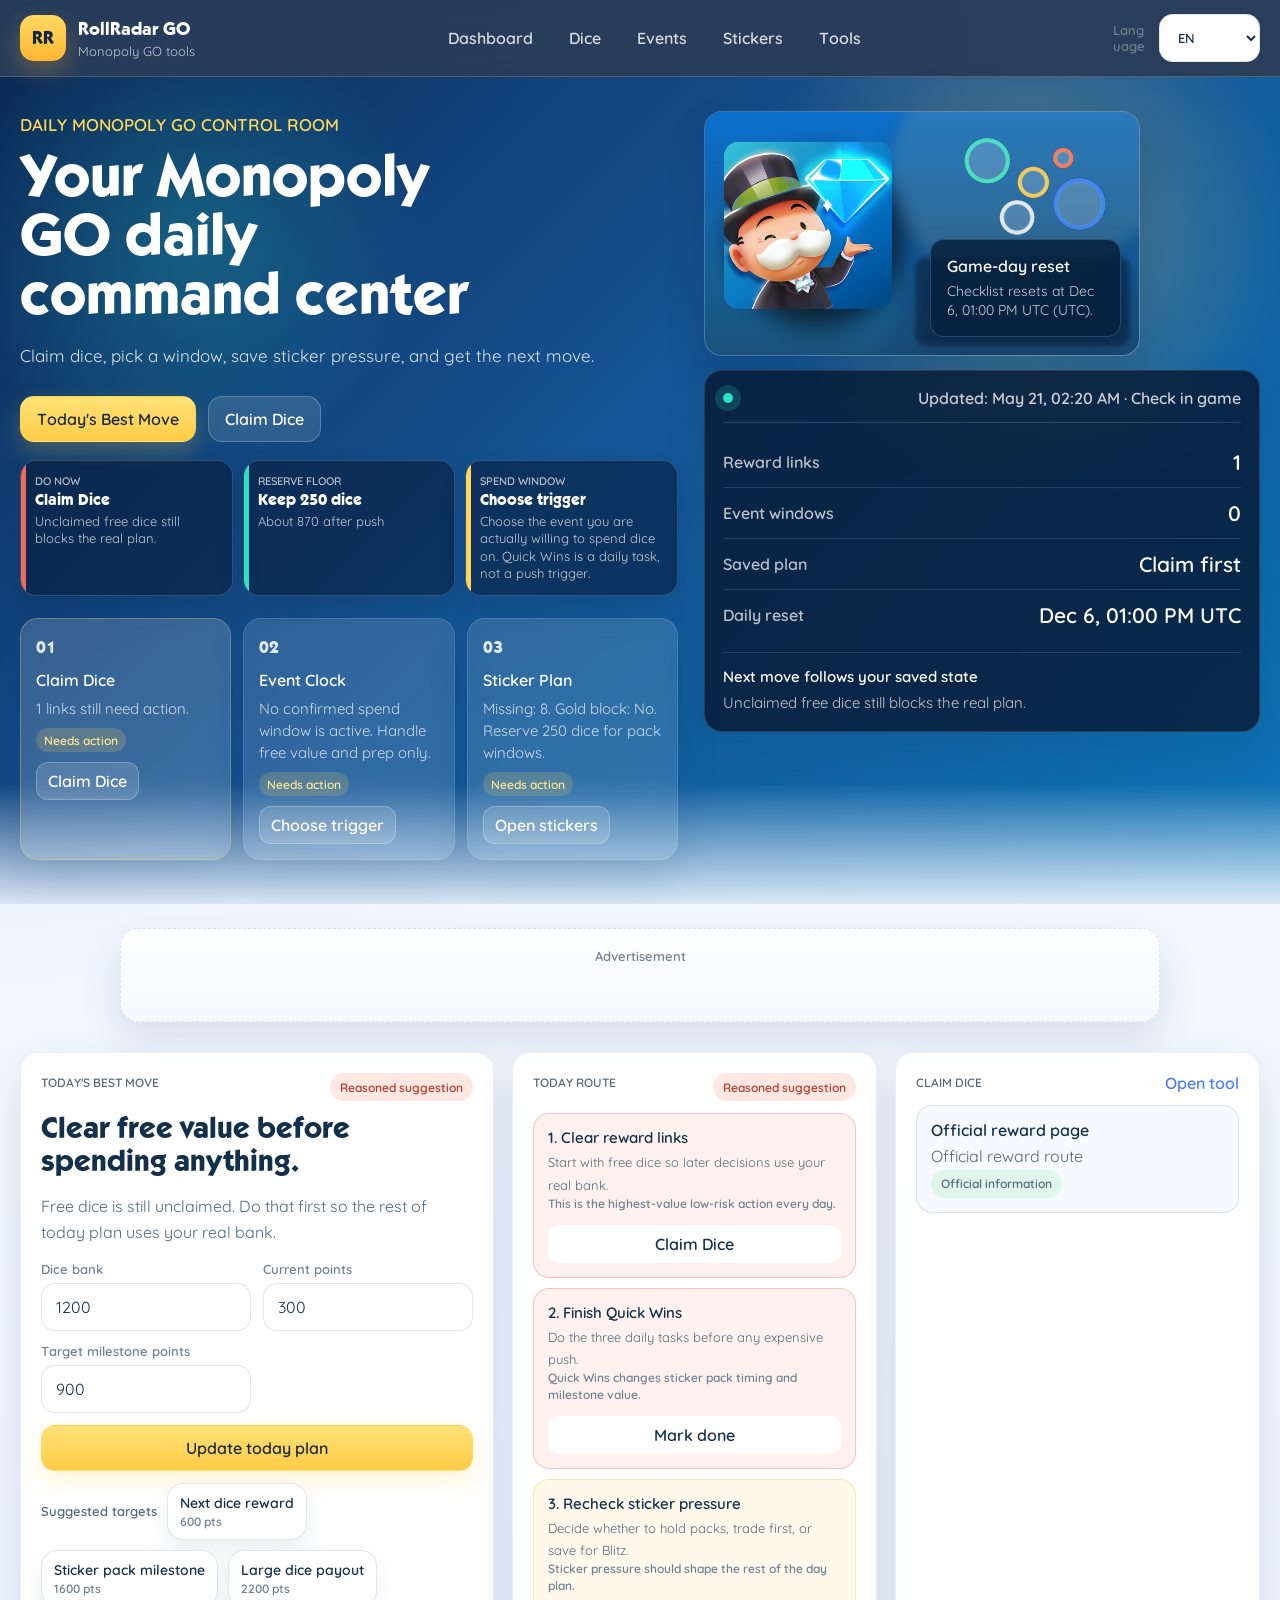
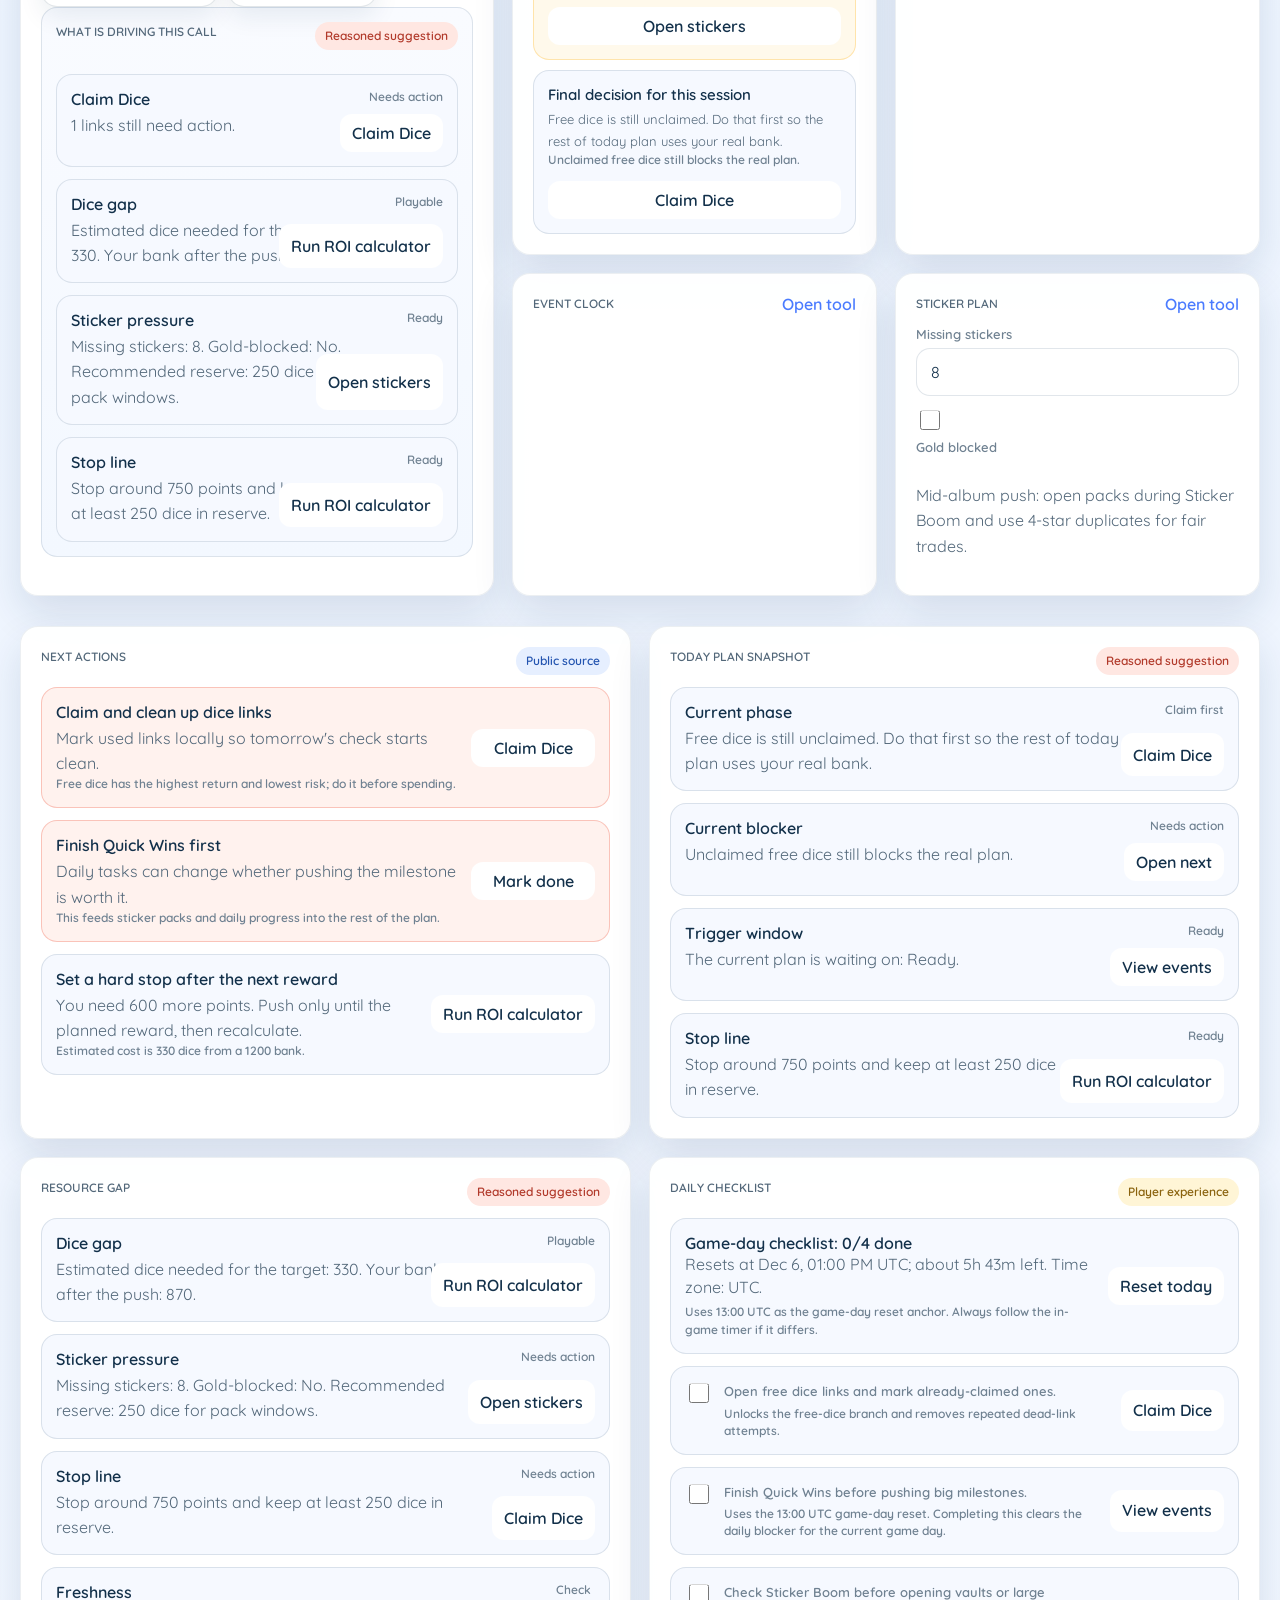
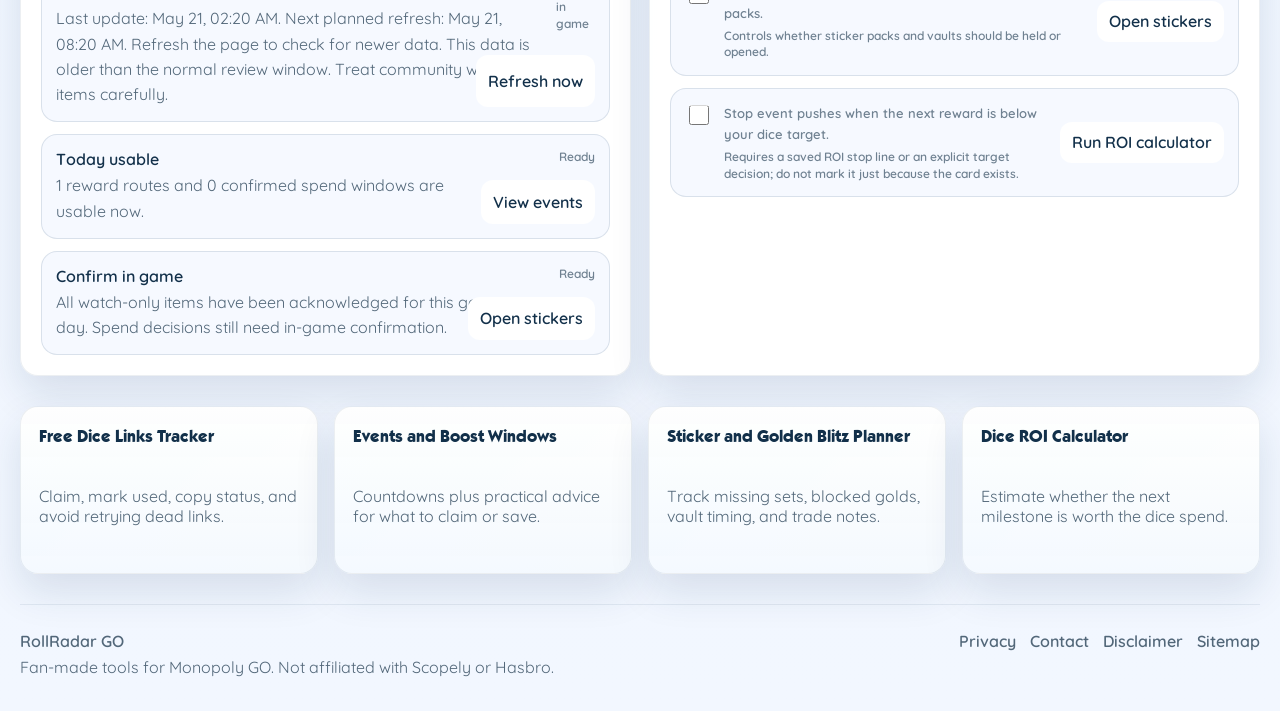
==== index.html @ 8048fdbe "首次上傳代碼 首次上傳代碼" ====
<!doctype html>
<html lang="en">
  <head>
    <meta charset="utf-8">
    <meta name="viewport" content="width=device-width, initial-scale=1">
    <title>RollRadar GO - Monopoly GO Free Dice, Events, Stickers, and ROI Tools</title>
    <meta name="description" content="A daily Monopoly GO command center for free dice links, event timing, sticker planning, Golden Blitz decisions, and dice ROI math.">
    <meta name="robots" content="index,follow">
    <link rel="canonical" href="https://rollradargo.com/">
    <meta property="og:type" content="website">
    <meta property="og:title" content="RollRadar GO - Monopoly GO Daily Tools">
    <meta property="og:description" content="Claim dice, plan events, track sticker moves, and decide when to stop or push.">
    <meta property="og:url" content="https://rollradargo.com/">
    <meta property="og:image" content="https://rollradargo.com/assets/og-cover.svg">
    <meta name="twitter:card" content="summary_large_image">
    <meta name="twitter:title" content="RollRadar GO">
    <meta name="twitter:description" content="Monopoly GO free dice, events, stickers, and ROI tools.">
    <meta name="theme-color" content="#102820">
    <link rel="icon" href="assets/favicon.svg" type="image/svg+xml">
    <link rel="stylesheet" href="assets/css/styles.css">
    <script src="assets/js/config.js"></script>
    <script async src="https://pagead2.googlesyndication.com/pagead/js/adsbygoogle.js?client=ca-pub-2456404542897668"
     crossorigin="anonymous"></script>
    <script src="assets/js/seed-data.js"></script>
    <script type="application/ld+json">
      {
        "@context": "https://schema.org",
        "@type": "WebApplication",
        "name": "RollRadar GO",
        "url": "https://rollradargo.com/",
        "applicationCategory": "GameApplication",
        "operatingSystem": "Any",
        "description": "Daily tools for Monopoly GO free dice links, events, stickers, and dice ROI planning.",
        "offers": { "@type": "Offer", "price": "0", "priceCurrency": "USD" },
        "publisher": { "@type": "Organization", "name": "RollRadar GO", "email": "cschat2026@gmail.com" }
      }
    </script>
  </head>
  <body>
    <a class="skip-link" href="#main">Skip to tools</a>
    <header class="site-header">
      <nav class="nav-shell" aria-label="Primary navigation">
        <a class="brand" href="index.html">
          <span class="brand-mark" aria-hidden="true">RR</span>
          <span>
            <strong data-i18n="siteName">RollRadar GO</strong>
            <small data-i18n="brandTagline">Monopoly GO tools</small>
          </span>
        </a>
        <div class="nav-links">
          <a href="#dashboard" data-i18n="navDashboard">Dashboard</a>
          <a href="pages/free-dice.html" data-i18n="navDice">Dice</a>
          <a href="pages/events.html" data-i18n="navEvents">Events</a>
          <a href="pages/stickers.html" data-i18n="navStickers">Stickers</a>
          <a href="pages/roi-calculator.html" data-i18n="navTools">Tools</a>
        </div>
        <label class="language-switch">
          <span data-i18n="language">Language</span>
          <select id="languageSelect" aria-label="Language">
            <option value="en">EN</option>
            <option value="zh-CN">简中</option>
            <option value="zh-TW">繁中</option>
          </select>
        </label>
      </nav>
    </header>

    <main id="main">
      <section class="hero-band">
        <div class="hero-shell">
          <div class="hero-copy">
            <p class="eyebrow" data-i18n="dailyControl">Daily Monopoly GO control room</p>
            <h1 data-i18n="heroTitle">Your Monopoly GO daily command center</h1>
            <p data-i18n="heroCopy">Check working reward links, decide whether to push an event, save sticker windows, and leave with a clear next move.</p>
            <div class="hero-actions">
              <a class="btn primary" href="#dashboard" data-i18n="todayPlan">Today's Best Move</a>
              <a class="btn ghost" href="pages/free-dice.html" data-i18n="claimDice">Claim Dice</a>
            </div>
            <div id="heroCommandStrip" class="command-strip" aria-label="Current plan status"></div>
            <div id="quickstartGuide" class="hero-guide" aria-label="Daily action guide"></div>
          </div>
          <div class="hero-visual">
            <div class="hero-image-card">
              <img src="assets/media/hero-station.png" alt="Monopoly GO dashboard visual" width="1600" height="900">
              <div class="hero-image-overlay" aria-label="Game-day reset summary">
                <strong data-i18n="heroOverlayTitle">Game-day reset</strong>
                <span id="heroResetSummary" data-i18n="heroOverlayCopy">Daily reminders reset with the Monopoly GO game day.</span>
              </div>
            </div>
            <div class="hero-panel" aria-label="Live station summary">
              <div class="status-row">
                <span class="pulse"></span>
                <span id="freshnessText" data-i18n="checking">Checking update status...</span>
              </div>
              <div class="hero-metric">
                <span data-i18n="rewardLinks">Reward links</span>
                <strong id="diceLinkCount">3</strong>
              </div>
              <div class="hero-metric">
                <span data-i18n="eventWindows">Event windows</span>
                <strong id="eventCount">4</strong>
              </div>
              <div class="hero-metric">
                <span data-i18n="savedPlan">Saved plan</span>
                <strong id="savedPlanStatus" data-i18n="ready">Ready</strong>
              </div>
              <div class="hero-metric">
                <span data-i18n="nextRefresh">Daily reset</span>
                <strong id="nextRefreshStatus">Checking...</strong>
              </div>
              <div class="hero-mini-note">
                <strong data-i18n="heroSetupWhy">Next move follows your saved state</strong>
                <span id="setupStatusRoi" data-i18n="heroSetupRoi">Claimed dice, the chosen spend window, sticker pressure, and ROI target all change the next recommendation.</span>
              </div>
            </div>
          </div>
        </div>
      </section>

      <section class="ad-slot ad-top" aria-label="Advertisement">
        <span data-i18n="adLabel">Advertisement</span>
        <ins class="adsbygoogle" data-ad-client="ca-pub-2456404542897668" data-ad-slot="1000000001"></ins>
      </section>

      <section id="dashboard" class="section-shell dashboard-grid">
        <article class="tool-card priority-card">
          <div class="card-head">
            <p class="eyebrow" data-i18n="todayPlan">Today's Best Move</p>
            <span class="source-pill source-inference" data-source-label="inference">Reasoned suggestion</span>
          </div>
          <h2 id="bestMoveTitle" data-i18n="planTitleEmpty">Set your dice and target to generate today plan.</h2>
          <p id="bestMoveCopy" data-i18n="planCopyEmpty">This station should tell you what to do now, what to wait for, and where to stop.</p>
          <div class="quick-form">
            <label>
              <span data-i18n="diceBank">Dice bank</span>
              <input id="homeDiceBank" inputmode="numeric" min="0" type="number" value="1200">
            </label>
            <label>
              <span data-i18n="currentPoints">Current points</span>
              <input id="homeCurrentPoints" inputmode="numeric" min="0" type="number" value="300">
            </label>
            <label>
              <span data-i18n="targetLevel">Target milestone points</span>
              <input id="homeTargetPoints" inputmode="numeric" min="0" type="number" value="900">
            </label>
            <button class="btn primary" id="saveHomePlan" type="button" data-i18n="updatePlan">Update today plan</button>
          </div>
          <div id="targetChips" class="chip-row" aria-label="Suggested targets"></div>
          <div class="workflow-panel">
            <div class="card-head">
              <p class="eyebrow" data-i18n="planDriversTitle">What is driving this call</p>
              <span class="source-pill source-inference" data-source-label="inference">Reasoned suggestion</span>
            </div>
            <div id="planDriversPanel" class="result-list"></div>
          </div>
        </article>

        <article class="tool-card compact today-route-card">
          <div class="card-head">
            <p class="eyebrow" data-i18n="todayRoute">Today route</p>
            <span class="source-pill source-inference" data-source-label="inference">Reasoned suggestion</span>
          </div>
          <div id="todayRoutePanel" class="action-feed"></div>
        </article>

        <article class="tool-card compact">
          <div class="card-head">
            <p class="eyebrow" data-i18n="claimDice">Claim Dice</p>
            <a href="pages/free-dice.html" data-i18n="openTool">Open tool</a>
          </div>
          <div id="dicePreview" class="stack-list">
            <div class="mini-item"><strong>Daily reward route</strong><span>Open on phone, verify in game, then mark handled.</span><div class="event-meta"><span class="source-pill source-public">Public source</span></div></div>
            <div class="mini-item"><strong>Community dice check</strong><span>Use before spending dice on events.</span><div class="event-meta"><span class="source-pill source-community">Player experience</span></div></div>
            <div class="mini-item"><strong>Official reward page</strong><span>Use when public links conflict.</span><div class="event-meta"><span class="source-pill source-official">Official information</span></div></div>
          </div>
        </article>

        <article class="tool-card compact">
          <div class="card-head">
            <p class="eyebrow" data-i18n="eventClock">Event Clock</p>
            <a href="pages/events.html" data-i18n="openTool">Open tool</a>
          </div>
          <div id="eventPreview" class="stack-list">
            <div class="mini-item"><strong>Quick Wins</strong><span>Finish daily tasks before big pushes.</span><div class="event-meta"><span class="source-pill source-official">Official information</span></div></div>
            <div class="mini-item"><strong>Puppet Party</strong><span>Choose a milestone target before spending.</span><div class="event-meta"><span class="source-pill source-public">Public source</span></div></div>
            <div class="mini-item"><strong>Peg-E Prize Drop</strong><span>Use tokens after checking the reward path.</span><div class="event-meta"><span class="source-pill source-public">Public source</span></div></div>
          </div>
        </article>

        <article class="tool-card compact">
          <div class="card-head">
            <p class="eyebrow" data-i18n="stickerPlan">Sticker Plan</p>
            <a href="pages/stickers.html" data-i18n="openTool">Open tool</a>
          </div>
          <div class="sticker-mini">
            <label>
              <span data-i18n="stickerMissing">Missing stickers</span>
              <input id="missingStickerCount" inputmode="numeric" min="0" type="number" value="8">
            </label>
            <label class="check-row">
              <input id="goldBlockedCheck" type="checkbox">
              <span data-i18n="goldBlocked">Gold blocked</span>
            </label>
            <p id="stickerAdvice" data-i18n="stickerMidAdvice">Save wild cards until Golden Blitz rumors settle.</p>
          </div>
        </article>

      </section>

      <section class="section-shell two-column">
        <article class="tool-card next-actions-card">
          <div class="card-head">
            <p class="eyebrow" data-i18n="nextActions">Next actions</p>
            <span class="source-pill source-public" data-source-label="public">Public source</span>
          </div>
          <div id="nextActions" class="action-feed"></div>
        </article>
        <article class="tool-card">
          <div class="card-head">
            <p class="eyebrow" data-i18n="planSnapshot">Today plan snapshot</p>
            <span class="source-pill source-inference" data-source-label="inference">Reasoned suggestion</span>
          </div>
          <div id="savedStatePanel" class="result-list"></div>
        </article>
        <article class="tool-card">
          <div class="card-head">
            <p class="eyebrow" data-i18n="resourceGap">Resource gap</p>
            <span class="source-pill source-inference" data-source-label="inference">Reasoned suggestion</span>
          </div>
          <div id="resourceGapPanel" class="result-list"></div>
        </article>
        <article class="tool-card">
          <div class="card-head">
            <p class="eyebrow" data-i18n="dailyChecklist">Daily Checklist</p>
            <span class="source-pill source-community" data-source-label="community">Player experience</span>
          </div>
          <div id="dailyResetPanel" class="daily-reset-panel"></div>
          <ul id="dailyChecklist" class="checklist"></ul>
        </article>
      </section>

      <section class="section-shell seo-grid">
        <a class="seo-tile" href="pages/free-dice.html">
          <strong data-i18n="seoDiceTitle">Free Dice Links Tracker</strong>
          <span data-i18n="seoDiceCopy">Claim, mark used, copy status, and avoid retrying dead links.</span>
        </a>
        <a class="seo-tile" href="pages/events.html">
          <strong data-i18n="seoEventsTitle">Events and Boost Windows</strong>
          <span data-i18n="seoEventsCopy">Countdowns plus practical advice for what to claim or save.</span>
        </a>
        <a class="seo-tile" href="pages/stickers.html">
          <strong data-i18n="seoStickersTitle">Sticker and Golden Blitz Planner</strong>
          <span data-i18n="seoStickersCopy">Track missing sets, blocked golds, vault timing, and trade notes.</span>
        </a>
        <a class="seo-tile" href="pages/roi-calculator.html">
          <strong data-i18n="seoRoiTitle">Dice ROI Calculator</strong>
          <span data-i18n="seoRoiCopy">Estimate whether the next milestone is worth the dice spend.</span>
        </a>
      </section>
    </main>

    <footer class="site-footer">
      <div>
        <strong>RollRadar GO</strong>
        <p data-i18n="fanMade">Fan-made tools for Monopoly GO. Not affiliated with Scopely or Hasbro.</p>
      </div>
      <nav aria-label="Footer">
        <a href="pages/privacy.html" data-i18n="privacy">Privacy</a>
        <a href="pages/contact.html" data-i18n="contact">Contact</a>
        <a href="pages/disclaimer.html" data-i18n="disclaimer">Disclaimer</a>
        <a href="sitemap.xml">Sitemap</a>
      </nav>
    </footer>
    <nav class="mobile-tabbar" aria-label="Mobile quick navigation">
      <a class="is-active" href="index.html#dashboard" data-i18n="navDashboard">Dashboard</a>
      <a href="pages/free-dice.html" data-i18n="navDice">Dice</a>
      <a href="pages/events.html" data-i18n="navEvents">Events</a>
      <a href="pages/stickers.html" data-i18n="navStickers">Stickers</a>
      <a href="pages/roi-calculator.html" data-i18n="roiTool">ROI</a>
    </nav>
    <script src="assets/js/app.js"></script>
  </body>
</html>
---- assets/css/styles.css ----
@font-face {
  font-family: "RollRadar Display";
  src: url("../fonts/kabel-bold.ttf") format("truetype");
  font-weight: 700;
  font-style: normal;
  font-display: swap;
}

@font-face {
  font-family: "RollRadar Sans";
  src: url("../fonts/quicksand-regular.ttf") format("truetype");
  font-weight: 400;
  font-style: normal;
  font-display: swap;
}

@font-face {
  font-family: "RollRadar Sans";
  src: url("../fonts/quicksand-semibold.ttf") format("truetype");
  font-weight: 700;
  font-style: normal;
  font-display: swap;
}

:root {
  --bg: #eef5ff;
  --bg-deep: #0a3163;
  --paper: #ffffff;
  --paper-soft: #f6f9ff;
  --surface: rgba(255, 255, 255, 0.92);
  --surface-strong: rgba(10, 49, 99, 0.88);
  --line: rgba(15, 51, 89, 0.12);
  --line-strong: rgba(15, 51, 89, 0.2);
  --ink: #12304a;
  --ink-soft: #526779;
  --ink-faint: #6f8191;
  --gold: #ffd759;
  --gold-deep: #d29b22;
  --teal: #2fe1c4;
  --blue: #4a7bff;
  --red: #ef6a58;
  --green: #38c987;
  --shadow-lg: 0 32px 70px rgba(15, 47, 91, 0.16);
  --shadow-md: 0 18px 40px rgba(15, 47, 91, 0.12);
  --shadow-sm: 0 10px 24px rgba(15, 47, 91, 0.08);
  color-scheme: light;
}

* {
  box-sizing: border-box;
}

html {
  scroll-behavior: smooth;
}

body {
  margin: 0;
  min-width: 320px;
  background:
    radial-gradient(circle at top left, rgba(92, 163, 255, 0.18), transparent 26%),
    linear-gradient(180deg, #f7fbff 0%, var(--bg) 42%, #f2f7ff 100%);
  color: var(--ink);
  font-family: "RollRadar Sans", Inter, ui-sans-serif, system-ui, -apple-system, BlinkMacSystemFont, "Segoe UI", sans-serif;
}

p,
span,
small,
strong,
h1,
h2,
h3,
a,
button,
label {
  overflow-wrap: anywhere;
  word-break: break-word;
  min-width: 0;
}

a {
  color: inherit;
  text-decoration: none;
}

button,
input,
select,
textarea {
  font: inherit;
}

button {
  cursor: pointer;
}

img {
  display: block;
  max-width: 100%;
}

.skip-link {
  position: absolute;
  left: 16px;
  top: -56px;
  z-index: 25;
  border-radius: 12px;
  background: var(--bg-deep);
  color: #fff;
  padding: 10px 14px;
}

.skip-link:focus {
  top: 14px;
}

.site-header {
  position: sticky;
  top: 0;
  z-index: 20;
  border-bottom: 1px solid rgba(255, 255, 255, 0.18);
  background: rgba(7, 31, 63, 0.86);
  backdrop-filter: blur(16px);
}

.nav-shell,
.section-shell,
.site-footer {
  width: min(1240px, calc(100% - 36px));
  margin: 0 auto;
}

.nav-shell {
  display: flex;
  align-items: center;
  gap: 18px;
  justify-content: space-between;
  padding: 14px 0;
}

.brand {
  display: inline-flex;
  align-items: center;
  gap: 12px;
  min-width: max-content;
  color: #fff;
}

.brand-mark {
  display: grid;
  width: 46px;
  height: 46px;
  place-items: center;
  border-radius: 14px;
  background: linear-gradient(180deg, #ffd85f 0%, #ffb734 100%);
  color: #112741;
  font-family: "RollRadar Display", sans-serif;
  font-size: 1.15rem;
  box-shadow: 0 10px 24px rgba(255, 183, 52, 0.28);
}

.brand strong {
  display: block;
  font-family: "RollRadar Display", sans-serif;
  font-size: 1.12rem;
}

.brand small {
  display: block;
  margin-top: 1px;
  color: rgba(255, 255, 255, 0.72);
  font-size: 0.8rem;
}

.nav-links {
  display: flex;
  align-items: center;
  gap: 8px;
  flex: 1;
  justify-content: center;
}

.nav-links a {
  border-radius: 999px;
  color: rgba(255, 255, 255, 0.82);
  font-weight: 700;
  padding: 10px 14px;
  transition: background-color 120ms ease, color 120ms ease, transform 120ms ease;
}

.nav-links a:hover,
.nav-links a:focus-visible,
.mobile-tabbar a.is-active {
  background: rgba(255, 255, 255, 0.12);
  color: #fff;
}

.language-switch {
  display: inline-flex;
  align-items: center;
  gap: 8px;
  color: rgba(255, 255, 255, 0.82);
  font-size: 0.82rem;
  font-weight: 700;
}

input,
select,
textarea {
  width: 100%;
  min-height: 48px;
  border: 1px solid var(--line);
  border-radius: 14px;
  background: #fff;
  color: var(--ink);
  padding: 12px 14px;
  box-shadow: inset 0 1px 0 rgba(255, 255, 255, 0.7);
}

input:focus-visible,
select:focus-visible,
textarea:focus-visible,
button:focus-visible,
a:focus-visible {
  outline: 3px solid rgba(74, 123, 255, 0.24);
  outline-offset: 2px;
}

.hero-band {
  position: relative;
  overflow: hidden;
  background:
    radial-gradient(circle at 80% 18%, rgba(255, 212, 91, 0.3), transparent 22%),
    radial-gradient(circle at 15% 20%, rgba(47, 225, 196, 0.22), transparent 18%),
    linear-gradient(135deg, #0b2b57 0%, #155393 45%, #0d74b6 100%);
  color: #fff;
}

.hero-band::after {
  content: "";
  position: absolute;
  inset: auto 0 0;
  height: 120px;
  background: linear-gradient(180deg, rgba(255, 255, 255, 0), rgba(240, 246, 255, 0.9));
  pointer-events: none;
}

.hero-shell {
  position: relative;
  z-index: 1;
  display: grid;
  grid-template-columns: minmax(0, 0.9fr) minmax(360px, 0.76fr);
  align-items: start;
  gap: 26px;
  width: min(1240px, calc(100% - 36px));
  margin: 0 auto;
  min-height: 560px;
  padding: 34px 0 44px;
}

.hero-copy h1,
.page-hero h1,
.tool-card h2 {
  font-family: "RollRadar Display", sans-serif;
  letter-spacing: 0;
}

.hero-copy h1 {
  max-width: 13ch;
  margin: 10px 0 16px;
  font-size: clamp(2.5rem, 4.7vw, 4.6rem);
  line-height: 0.98;
}

.hero-copy p {
  max-width: 640px;
  margin: 0;
  color: rgba(255, 255, 255, 0.86);
  font-size: 1.06rem;
  line-height: 1.65;
  overflow-wrap: anywhere;
  word-break: break-word;
}

.hero-actions {
  display: flex;
  flex-wrap: wrap;
  gap: 12px;
  margin-top: 26px;
}

.command-strip {
  display: grid;
  grid-template-columns: repeat(3, minmax(0, 1fr));
  gap: 10px;
  margin-top: 18px;
}

.command-pill {
  position: relative;
  min-width: 0;
  overflow: hidden;
  border: 1px solid rgba(255, 255, 255, 0.16);
  border-radius: 16px;
  padding: 13px 14px;
  background: rgba(7, 27, 55, 0.58);
  box-shadow: 0 14px 28px rgba(4, 20, 43, 0.12);
}

.command-pill::before {
  content: "";
  position: absolute;
  inset: 0 auto 0 0;
  width: 5px;
  background: var(--gold);
}

.command-pill small,
.command-pill strong,
.command-pill span {
  display: block;
  min-width: 0;
}

.command-pill small {
  color: rgba(255, 255, 255, 0.7);
  font-size: 0.68rem;
  font-weight: 700;
  text-transform: uppercase;
}

.command-pill strong {
  margin-top: 4px;
  color: #fff;
  font-family: "RollRadar Display", sans-serif;
  font-size: 1rem;
  line-height: 1.08;
}

.command-pill span {
  margin-top: 4px;
  color: rgba(255, 255, 255, 0.76);
  font-size: 0.8rem;
  line-height: 1.35;
}

.command-pill.tone-good::before {
  background: var(--teal);
}

.command-pill.tone-warn::before {
  background: var(--gold);
}

.command-pill.tone-hot::before {
  background: var(--red);
}

.btn {
  display: inline-flex;
  align-items: center;
  justify-content: center;
  min-height: 46px;
  border: 1px solid transparent;
  border-radius: 14px;
  background: #fff;
  color: var(--ink);
  font-weight: 700;
  padding: 10px 16px;
  transition: transform 120ms ease, box-shadow 120ms ease, background-color 120ms ease;
}

.btn:hover,
.btn:focus-visible {
  transform: translateY(-1px);
}

.btn.primary {
  background: linear-gradient(180deg, #ffe279 0%, #ffcc46 100%);
  box-shadow: 0 10px 24px rgba(255, 207, 72, 0.24);
  color: #1b2940;
}

.btn.ghost {
  border-color: rgba(255, 255, 255, 0.22);
  background: rgba(255, 255, 255, 0.12);
  color: #fff;
}

.hero-guide {
  display: grid;
  grid-template-columns: repeat(3, minmax(0, 1fr));
  gap: 12px;
  margin-top: 22px;
}

.guide-card,
.tool-card,
.hero-panel,
.seo-tile,
.page-hero,
.ad-slot {
  border: 1px solid rgba(255, 255, 255, 0.12);
  border-radius: 18px;
  box-shadow: var(--shadow-md);
}

.guide-card {
  display: grid;
  min-height: 156px;
  align-content: start;
  gap: 8px;
  padding: 15px;
  background: rgba(255, 255, 255, 0.12);
  backdrop-filter: blur(10px);
}

.guide-step {
  margin: 0;
  color: var(--gold);
  font-family: "RollRadar Display", sans-serif;
  font-size: 1.1rem;
}

.guide-card strong {
  display: block;
  margin-bottom: 0;
}

.guide-card span,
.hero-mini-note span {
  color: rgba(255, 255, 255, 0.76);
  font-size: 0.92rem;
  line-height: 1.5;
  overflow-wrap: anywhere;
  word-break: break-word;
}

.guide-card .mini-btn {
  align-self: end;
  justify-self: start;
  margin-top: 2px;
  border-color: rgba(255, 255, 255, 0.24);
  background: rgba(255, 255, 255, 0.14);
  color: #fff;
}

.guide-status {
  display: inline-flex;
  align-items: center;
  width: max-content;
  max-width: 100%;
  min-height: 24px;
  border-radius: 999px;
  padding: 3px 8px;
  background: rgba(255, 215, 89, 0.18);
  color: #ffe998;
  font-size: 0.72rem;
  font-weight: 700;
}

.guide-card.is-ready .guide-status {
  background: rgba(47, 225, 196, 0.18);
  color: #a8fff0;
}

.guide-card.is-urgent {
  border-color: rgba(255, 215, 89, 0.3);
  background: rgba(255, 255, 255, 0.16);
}

.hero-visual {
  display: grid;
  gap: 14px;
  min-width: 0;
  align-self: start;
}

.hero-image-card {
  position: relative;
  aspect-ratio: 16 / 9;
  max-height: 245px;
  overflow: hidden;
  border: 1px solid rgba(255, 255, 255, 0.18);
  border-radius: 18px;
  background: rgba(255, 255, 255, 0.06);
  box-shadow: 0 18px 38px rgba(4, 20, 43, 0.16);
}

.hero-image-card img {
  width: 100%;
  height: 100%;
  object-fit: cover;
  object-position: center;
}

.hero-image-overlay {
  position: absolute;
  right: 18px;
  bottom: 18px;
  display: grid;
  gap: 5px;
  width: min(44%, 360px);
  min-height: 96px;
  border: 1px solid rgba(138, 193, 255, 0.24);
  border-radius: 14px;
  padding: 16px;
  background: rgba(5, 31, 60, 0.84);
  color: #fff;
  box-shadow: 0 16px 32px rgba(4, 18, 38, 0.24);
}

.hero-image-overlay strong {
  font-size: 1rem;
}

.hero-image-overlay span {
  color: rgba(255, 255, 255, 0.78);
  font-size: 0.86rem;
  line-height: 1.42;
}

.hero-panel {
  padding: 17px 18px;
  background: rgba(7, 23, 47, 0.78);
  color: #fff;
  backdrop-filter: blur(14px);
}

.status-row,
.hero-metric,
.card-head,
.linked-item,
.action-item,
.dice-item,
.event-item {
  display: flex;
  justify-content: space-between;
  gap: 12px;
}

.status-row {
  align-items: center;
  border-bottom: 1px solid rgba(255, 255, 255, 0.14);
  padding-bottom: 14px;
  margin-bottom: 14px;
  color: rgba(255, 255, 255, 0.78);
  font-weight: 700;
}

.pulse {
  width: 10px;
  height: 10px;
  border-radius: 999px;
  background: var(--teal);
  box-shadow: 0 0 0 8px rgba(47, 225, 196, 0.18);
}

.hero-metric {
  align-items: center;
  padding: 12px 0;
}

.hero-metric + .hero-metric {
  border-top: 1px solid rgba(255, 255, 255, 0.12);
}

.hero-metric span {
  color: rgba(255, 255, 255, 0.72);
  font-weight: 700;
}

.hero-metric strong {
  font-size: 1.3rem;
}

.hero-mini-note {
  margin-top: 12px;
  border-top: 1px solid rgba(255, 255, 255, 0.12);
  padding-top: 14px;
}

.hero-mini-note strong {
  display: block;
  margin-bottom: 6px;
  font-size: 0.95rem;
}

.section-shell {
  margin: 30px auto;
}

.dashboard-grid {
  display: grid;
  grid-template-columns: minmax(0, 1.18fr) minmax(260px, 0.91fr) minmax(260px, 0.91fr);
  gap: 18px;
}

.tool-card {
  padding: 20px;
  background: rgba(255, 255, 255, 0.95);
  border-color: rgba(15, 51, 89, 0.08);
}

.priority-card {
  grid-row: span 2;
}

.tool-card h1,
.tool-card h2,
.tool-card h3 {
  margin: 8px 0 10px;
}

.tool-card h2 {
  font-size: clamp(1.28rem, 2.35vw, 1.95rem);
  line-height: 1.08;
}

.tool-card p,
.tool-card li,
.linked-item span,
.action-item span,
.mini-item span,
.dice-item span,
.event-item span,
.page-hero p,
.legal-copy p,
.legal-copy li {
  color: var(--ink-soft);
  line-height: 1.58;
}

.eyebrow {
  margin: 0;
  color: var(--red);
  font-size: 0.76rem;
  font-weight: 700;
  text-transform: uppercase;
}

.hero-band .eyebrow {
  color: var(--gold);
}

.card-head {
  align-items: flex-start;
  margin-bottom: 12px;
}

.card-head a {
  color: var(--blue);
  font-weight: 700;
}

.source-pill,
.tag {
  display: inline-flex;
  align-items: center;
  border-radius: 999px;
  min-height: 28px;
  padding: 4px 10px;
  font-size: 0.72rem;
  font-weight: 700;
  white-space: nowrap;
}

.source-official {
  background: #dff7ea;
  color: #166947;
}

.source-public {
  background: #e6efff;
  color: #2354b0;
}

.source-community {
  background: #fff5d6;
  color: #8a620d;
}

.source-inference {
  background: #ffe7e2;
  color: #b1392a;
}

.quick-form,
.sticker-mini,
.planner-form,
.trade-builder,
.workflow-panel,
.stack-list,
.action-feed,
.dice-list,
.event-list,
.sticker-list,
.result-list,
.checklist {
  display: grid;
  gap: 12px;
}

.quick-form {
  grid-template-columns: repeat(2, minmax(0, 1fr));
  align-items: end;
}

.quick-form .btn {
  grid-column: 1 / -1;
}

.planner-form label,
.quick-form label,
.trade-grid label,
.sticker-mini label {
  display: grid;
  gap: 6px;
}

label span {
  display: block;
  color: var(--ink-faint);
  font-size: 0.82rem;
  font-weight: 700;
}

.trade-builder,
.workflow-panel,
.mini-item,
.action-item,
.dice-item,
.event-item,
.linked-item,
.notice,
.page-hero,
.ad-slot {
  border: 1px solid var(--line);
  background: var(--paper-soft);
}

.trade-builder,
.workflow-panel,
.mini-item,
.action-item,
.dice-item,
.event-item,
.linked-item,
.notice {
  border-radius: 16px;
  padding: 14px;
}

.trade-grid {
  display: grid;
  grid-template-columns: repeat(3, minmax(0, 1fr));
  gap: 10px;
}

.workflow-panel {
  background: linear-gradient(180deg, #f9fbff 0%, #f3f8ff 100%);
}

.chip-row {
  display: flex;
  flex-wrap: wrap;
  gap: 10px;
  margin-top: 12px;
}

.chip-label {
  align-self: center;
  color: var(--ink-soft);
  font-size: 0.8rem;
  font-weight: 700;
}

.target-chip {
  display: inline-grid;
  gap: 2px;
  min-height: 52px;
  border: 1px solid rgba(18, 48, 74, 0.12);
  border-radius: 16px;
  background: #fff;
  color: var(--ink);
  padding: 10px 12px;
  text-align: left;
  box-shadow: var(--shadow-sm);
}

.target-chip strong {
  font-size: 0.88rem;
}

.target-chip span {
  color: var(--ink-faint);
  font-size: 0.78rem;
  font-weight: 700;
}

.target-chip.is-active,
.target-chip:hover,
.target-chip:focus-visible {
  border-color: rgba(74, 123, 255, 0.36);
  background: #eef3ff;
}

.mini-item strong,
.event-item strong,
.action-item strong,
.dice-item strong,
.linked-item strong,
.checklist strong {
  display: block;
  margin-bottom: 4px;
}

.linked-item,
.action-item,
.dice-item {
  align-items: center;
}

.linked-item > div:first-child,
.action-item > div:first-child,
.dice-item > div:first-child {
  min-width: 0;
}

.linked-item,
.action-item {
  align-items: stretch;
}

.action-item {
  display: grid;
  grid-template-columns: minmax(0, 1fr) minmax(124px, max-content);
  align-items: center;
}

.compact .action-item,
.today-route-card .action-item {
  grid-template-columns: 1fr;
}

.compact .action-item .btn,
.today-route-card .action-item .btn {
  width: 100%;
}

.linked-meta {
  display: grid;
  justify-items: end;
  gap: 8px;
}

.linked-meta small,
.action-item small,
.checklist small {
  display: block;
  color: var(--ink-faint);
  font-size: 0.78rem;
  font-weight: 700;
  line-height: 1.35;
}

.dice-actions {
  display: flex;
  flex-wrap: wrap;
  justify-content: flex-end;
  gap: 8px;
}

.dice-actions .btn {
  flex: 1 1 112px;
}

.mini-btn {
  min-height: 38px;
  border-radius: 12px;
  padding: 7px 11px;
  white-space: nowrap;
}

.priority-high {
  border-color: rgba(239, 106, 88, 0.35);
  background: #fff2ee;
}

.priority-medium {
  border-color: rgba(255, 191, 67, 0.38);
  background: #fff9eb;
}

.two-column {
  display: grid;
  grid-template-columns: repeat(2, minmax(0, 1fr));
  gap: 18px;
}

.checklist {
  list-style: none;
  margin: 0;
  padding: 0;
}

.daily-reset-panel,
.check-card {
  border: 1px solid var(--line);
  border-radius: 16px;
  background: var(--paper-soft);
  padding: 14px;
}

.daily-reset-panel {
  display: grid;
  grid-template-columns: minmax(0, 1fr) max-content;
  gap: 12px;
  align-items: center;
  margin-bottom: 12px;
}

.daily-reset-panel strong,
.daily-reset-panel span,
.daily-reset-panel small {
  display: block;
}

.daily-reset-panel span,
.daily-reset-panel small {
  color: var(--ink-soft);
  line-height: 1.45;
}

.daily-reset-panel small {
  margin-top: 4px;
  color: var(--ink-faint);
  font-size: 0.78rem;
  font-weight: 700;
}

.check-card {
  display: grid;
  grid-template-columns: minmax(0, 1fr) max-content;
  gap: 12px;
  align-items: center;
}

.check-card.is-done {
  background: #f0fff7;
  border-color: rgba(56, 201, 135, 0.28);
}

.checklist label {
  display: flex;
  align-items: flex-start;
  gap: 12px;
}

.check-actions {
  display: flex;
  justify-content: flex-end;
}

.checklist input,
.check-row input {
  flex: 0 0 auto;
  width: 20px;
  height: 20px;
  min-height: 20px;
  margin-top: 2px;
}

.check-row {
  display: flex;
  align-items: center;
  gap: 10px;
}

.check-row span {
  margin: 0;
}

.seo-grid {
  display: grid;
  grid-template-columns: repeat(4, minmax(0, 1fr));
  gap: 16px;
}

.seo-tile {
  display: grid;
  gap: 8px;
  min-height: 168px;
  padding: 18px;
  background:
    linear-gradient(180deg, rgba(255, 255, 255, 0.98), rgba(244, 249, 255, 0.96)),
    linear-gradient(135deg, rgba(47, 225, 196, 0.1), rgba(255, 215, 89, 0.12));
  border-color: rgba(15, 51, 89, 0.08);
}

.seo-tile strong {
  font-family: "RollRadar Display", sans-serif;
  font-size: 1.08rem;
}

.seo-tile span {
  color: var(--ink-soft);
}

.ad-slot {
  display: grid;
  place-items: center;
  width: min(1040px, calc(100% - 36px));
  min-height: 94px;
  margin: 24px auto;
  background:
    linear-gradient(180deg, rgba(255, 255, 255, 0.82), rgba(245, 249, 255, 0.92));
  color: var(--ink-faint);
  font-size: 0.8rem;
  font-weight: 700;
  border-style: dashed;
}

.site-footer {
  display: flex;
  justify-content: space-between;
  gap: 20px;
  padding: 26px 0 34px;
  border-top: 1px solid rgba(15, 51, 89, 0.08);
  color: var(--ink-soft);
}

.site-footer p {
  margin: 6px 0 0;
}

.site-footer nav {
  display: flex;
  flex-wrap: wrap;
  gap: 14px;
  font-weight: 700;
}

.mobile-tabbar {
  display: none;
}

.page-hero {
  position: relative;
  overflow: hidden;
  margin-top: 18px;
  background:
    radial-gradient(circle at 82% 24%, rgba(255, 213, 89, 0.18), transparent 18%),
    linear-gradient(135deg, rgba(255, 255, 255, 0.98), rgba(241, 247, 255, 0.96));
}

.page-hero .section-shell {
  margin-top: 0;
  padding: 32px 0;
}

.page-hero h1 {
  max-width: 860px;
  margin: 10px 0;
  font-size: clamp(2.1rem, 6vw, 4.3rem);
  line-height: 0.96;
}

.tool-grid {
  display: grid;
  grid-template-columns: minmax(0, 1fr) 340px;
  gap: 18px;
}

.event-item,
.dice-item {
  background: #fff;
}

.event-item {
  display: grid;
  gap: 10px;
}

.event-meta {
  display: flex;
  flex-wrap: wrap;
  gap: 8px;
}

.event-actions {
  margin: 0;
  padding-left: 18px;
}

.dice-item.is-claimed,
.linked-item.is-claimed {
  opacity: 0.64;
}

.calculator-result {
  border-left: 5px solid var(--green);
  background: #f0fff7;
}

.calculator-result.warn {
  border-left-color: var(--gold-deep);
  background: #fff8e1;
}

.calculator-result.stop {
  border-left-color: var(--red);
  background: #fff1ee;
}

.decision-meter {
  display: grid;
  gap: 10px;
  border: 1px solid rgba(18, 48, 74, 0.1);
  border-radius: 16px;
  padding: 14px;
  background: linear-gradient(180deg, #f8fbff 0%, #eef6ff 100%);
}

.meter-head {
  display: flex;
  align-items: center;
  justify-content: space-between;
  gap: 12px;
}

.meter-head span {
  color: var(--ink-faint);
  font-size: 0.78rem;
  font-weight: 700;
  text-transform: uppercase;
}

.meter-head strong {
  color: var(--ink);
  font-family: "RollRadar Display", sans-serif;
  font-size: 1.08rem;
  text-align: right;
}

.meter-track {
  height: 12px;
  overflow: hidden;
  border-radius: 999px;
  background: rgba(18, 48, 74, 0.1);
}

.meter-track span {
  display: block;
  height: 100%;
  border-radius: inherit;
  background: linear-gradient(90deg, var(--red), var(--gold), var(--green));
}

.decision-meter p {
  margin: 0;
  color: var(--ink-soft);
  font-size: 0.9rem;
  line-height: 1.45;
}

.context-reasons {
  display: flex;
  flex-wrap: wrap;
  gap: 8px;
}

.context-reasons span {
  border: 1px solid rgba(18, 48, 74, 0.1);
  border-radius: 999px;
  background: rgba(255, 255, 255, 0.76);
  color: var(--ink-soft);
  padding: 6px 9px;
  font-size: 0.76rem;
  font-weight: 700;
}

.decision-meter.is-strong {
  border-color: rgba(56, 201, 135, 0.25);
  background: linear-gradient(180deg, #f2fff8 0%, #e8fbf2 100%);
}

.decision-meter.is-playable {
  border-color: rgba(255, 191, 67, 0.3);
  background: linear-gradient(180deg, #fffdf4 0%, #fff7df 100%);
}

.decision-meter.is-weak {
  border-color: rgba(239, 106, 88, 0.24);
  background: linear-gradient(180deg, #fff7f5 0%, #ffece8 100%);
}

.notice {
  color: var(--ink-soft);
}

.legal-copy {
  max-width: 820px;
}

.legal-copy h1 {
  font-family: "RollRadar Display", sans-serif;
  font-size: clamp(2rem, 5vw, 3.4rem);
  margin: 10px 0 12px;
}

.legal-copy h2 {
  font-family: "RollRadar Display", sans-serif;
  margin-top: 28px;
  font-size: 1.55rem;
}

.compact .action-feed {
  gap: 10px;
}

.compact .action-item strong {
  font-size: 0.96rem;
}

.compact .action-item span {
  font-size: 0.84rem;
}

@media (max-width: 1024px) {
  .hero-shell,
  .dashboard-grid,
  .two-column,
  .seo-grid,
  .tool-grid {
    grid-template-columns: 1fr;
  }

  .hero-shell {
    min-height: auto;
  }

  .hero-guide {
    grid-template-columns: 1fr;
  }

  .command-strip {
    grid-template-columns: 1fr;
  }

  .priority-card {
    grid-row: auto;
  }
}

@media (max-width: 900px) {
  body {
    padding-bottom: calc(88px + env(safe-area-inset-bottom));
  }

  .nav-shell {
    align-items: center;
  }

  .nav-links {
    display: none;
  }

  .quick-form,
  .trade-grid {
    grid-template-columns: 1fr;
  }

  .today-route-card,
  .next-actions-card {
    order: -1;
  }

  .site-footer {
    display: block;
  }

  .site-footer nav {
    margin-top: 14px;
  }

  .mobile-tabbar {
    position: fixed;
    right: 0;
    bottom: 0;
    left: 0;
    z-index: 30;
    display: grid;
    grid-template-columns: repeat(5, minmax(0, 1fr));
    gap: 6px;
    border-top: 1px solid rgba(15, 51, 89, 0.08);
    background: rgba(252, 254, 255, 0.96);
    backdrop-filter: blur(18px);
    padding: 10px 12px calc(10px + env(safe-area-inset-bottom));
    box-shadow: 0 -12px 28px rgba(15, 47, 91, 0.08);
  }

  .mobile-tabbar a {
    min-width: 0;
    display: grid;
    gap: 3px;
    justify-items: center;
    border-radius: 14px;
    padding: 8px 3px;
    color: var(--ink-faint);
    font-size: 0.68rem;
    font-weight: 700;
    text-align: center;
    line-height: 1.15;
  }
}

@media (max-width: 640px) {
  .nav-shell,
  .section-shell,
  .site-footer,
  .hero-shell {
    width: min(100% - 22px, 1240px);
  }

  .hero-shell {
    gap: 18px;
    padding: 20px 0 28px;
  }

  .hero-copy {
    display: grid;
  }

  .hero-copy h1 {
    max-width: 100%;
    font-size: clamp(1.54rem, 7.2vw, 2.2rem);
    line-height: 1.06;
    overflow-wrap: anywhere;
    word-break: normal;
    margin: 8px 0 8px;
  }

  .hero-copy p {
    max-width: 100%;
  }

  .eyebrow {
    font-size: 0.68rem;
  }

  .hero-guide {
    gap: 10px;
    margin-top: 16px;
  }

  .command-strip {
    gap: 8px;
    margin-top: 14px;
  }

  .command-pill {
    border-radius: 14px;
    padding: 11px 12px 11px 14px;
  }

  .command-pill strong {
    font-size: 0.96rem;
  }

  .command-pill span {
    font-size: 0.78rem;
  }

  .guide-card {
    min-height: 0;
    grid-template-columns: 1fr;
    align-items: start;
    gap: 6px 12px;
    padding: 12px;
  }

  .guide-card strong,
  .guide-card span,
  .guide-card .guide-status {
    grid-column: 1;
  }

  .guide-step {
    grid-row: auto;
  }

  .guide-card .mini-btn {
    grid-column: 1;
    justify-self: stretch;
    width: 100%;
  }

  .hero-image-card {
    aspect-ratio: 16 / 7.2;
    max-height: none;
    border-radius: 22px;
  }

  .hero-panel {
    padding: 12px 14px;
  }

  .hero-metric {
    display: grid;
    grid-template-columns: 1fr;
    gap: 3px;
    padding: 8px 0;
  }

  .hero-metric strong {
    min-width: 0;
    font-size: 1.08rem;
    overflow-wrap: anywhere;
  }

  .hero-copy p,
  .guide-card span,
  .hero-mini-note span {
    max-width: 100%;
    font-size: 0.84rem;
    line-height: 1.38;
  }

  .section-shell {
    margin: 20px auto;
  }

  .dashboard-grid,
  .two-column,
  .tool-grid,
  .seo-grid {
    gap: 14px;
  }
}

@media (max-width: 430px) {
  .hero-shell {
    padding-top: 16px;
  }

  .hero-copy h1 {
    max-width: 100%;
    font-size: clamp(1.42rem, 6.8vw, 1.96rem);
  }

  .is-cjk .hero-copy h1 {
    max-width: 12ch;
    font-size: clamp(1.34rem, 6.35vw, 1.82rem);
  }

  .hero-copy p {
    font-size: 0.82rem;
    line-height: 1.5;
  }

  .is-cjk .hero-copy p {
    max-width: 100%;
  }

  .is-cjk .guide-card span,
  .is-cjk .hero-mini-note span {
    max-width: 100%;
  }

  html[data-lang="zh-CN"] .hero-copy p::after,
  html[data-lang="zh-TW"] .hero-copy p::after {
    content: "";
    display: block;
  }

  .hero-actions {
    gap: 8px;
    margin-top: 16px;
  }

  .hero-actions .btn,
  .guide-card .mini-btn {
    min-height: 44px;
  }

  .hero-image-card {
    aspect-ratio: 16 / 6.5;
  }
}

@media (max-width: 640px) {

  body {
    overflow-x: hidden;
  }

  .page-hero h1 {
    max-width: 100%;
    font-size: clamp(1.82rem, 8.4vw, 2.65rem);
    line-height: 1.04;
    overflow-wrap: anywhere;
  }

  .is-cjk .page-hero h1 {
    max-width: 11ch;
    font-size: clamp(1.72rem, 7.7vw, 2.38rem);
    word-break: break-all;
  }

  .page-hero .chip-row,
  .chip-row {
    display: grid;
    grid-template-columns: 1fr;
  }

  .page-hero .source-pill,
  .page-hero .tag,
  .source-pill,
  .tag {
    width: 100%;
    justify-content: center;
    white-space: normal;
    text-align: center;
    line-height: 1.2;
  }

  .hero-actions,
  .dice-actions,
  .linked-meta {
    display: grid;
    width: 100%;
  }

  .linked-item,
  .action-item,
  .dice-item,
  .event-item,
  .status-row,
  .card-head {
    flex-direction: column;
  }

  .event-meta,
  .dice-actions {
    display: grid;
    grid-template-columns: 1fr;
    width: 100%;
  }

  .event-actions {
    padding-left: 18px;
    overflow-wrap: anywhere;
  }

  .event-actions li {
    margin-bottom: 8px;
  }

  .event-item,
  .dice-item,
  .linked-item,
  .action-item,
  .mini-item,
  .calculator-result {
    min-width: 0;
    max-width: 100%;
    overflow: hidden;
  }

  .calculator-result strong,
  .calculator-result span,
  .calculator-result small,
  .page-hero p,
  .event-item p,
  .event-item li,
  .linked-item span,
  .linked-item small,
  .action-item span,
  .action-item small,
  .mini-item span {
    display: block;
    max-width: 100%;
    white-space: normal;
    overflow-wrap: anywhere;
    word-break: break-word;
  }

  .action-item {
    grid-template-columns: 1fr;
  }

  .linked-meta {
    justify-items: stretch;
  }

  .linked-meta .btn,
  .action-item .btn,
  .dice-actions .btn,
  .hero-actions .btn {
    width: 100%;
    white-space: normal;
  }

  .calculator-result {
    display: grid;
    gap: 8px;
    border-left-width: 0;
    border-top: 5px solid var(--green);
  }

  .calculator-result.warn {
    border-top-color: var(--gold-deep);
  }

  .calculator-result.stop {
    border-top-color: var(--red);
  }

  .meter-head {
    display: grid;
    gap: 4px;
  }

  .meter-head strong {
    text-align: left;
  }

  .context-reasons {
    display: grid;
  }

  .context-reasons span {
    width: 100%;
    border-radius: 12px;
    white-space: normal;
  }

  .tool-card,
  .hero-panel,
  .seo-tile,
  .page-hero,
  .guide-card,
  .trade-builder,
  .workflow-panel,
  .mini-item,
  .action-item,
  .dice-item,
  .event-item,
  .linked-item,
  .check-card,
  .daily-reset-panel,
  .notice {
    border-radius: 16px;
  }

  .daily-reset-panel,
  .check-card {
    grid-template-columns: 1fr;
  }

  .check-actions,
  .check-actions .btn,
  .daily-reset-panel .btn {
    width: 100%;
  }

  .tool-card,
  .hero-panel,
  .seo-tile {
    padding: 16px;
  }

  .page-hero .section-shell {
    padding: 24px 0;
  }

  .language-switch span {
    display: none;
  }

  .language-switch {
    margin-left: auto;
  }

  .ad-slot {
    width: min(100% - 22px, 1040px);
    min-height: 74px;
  }
}
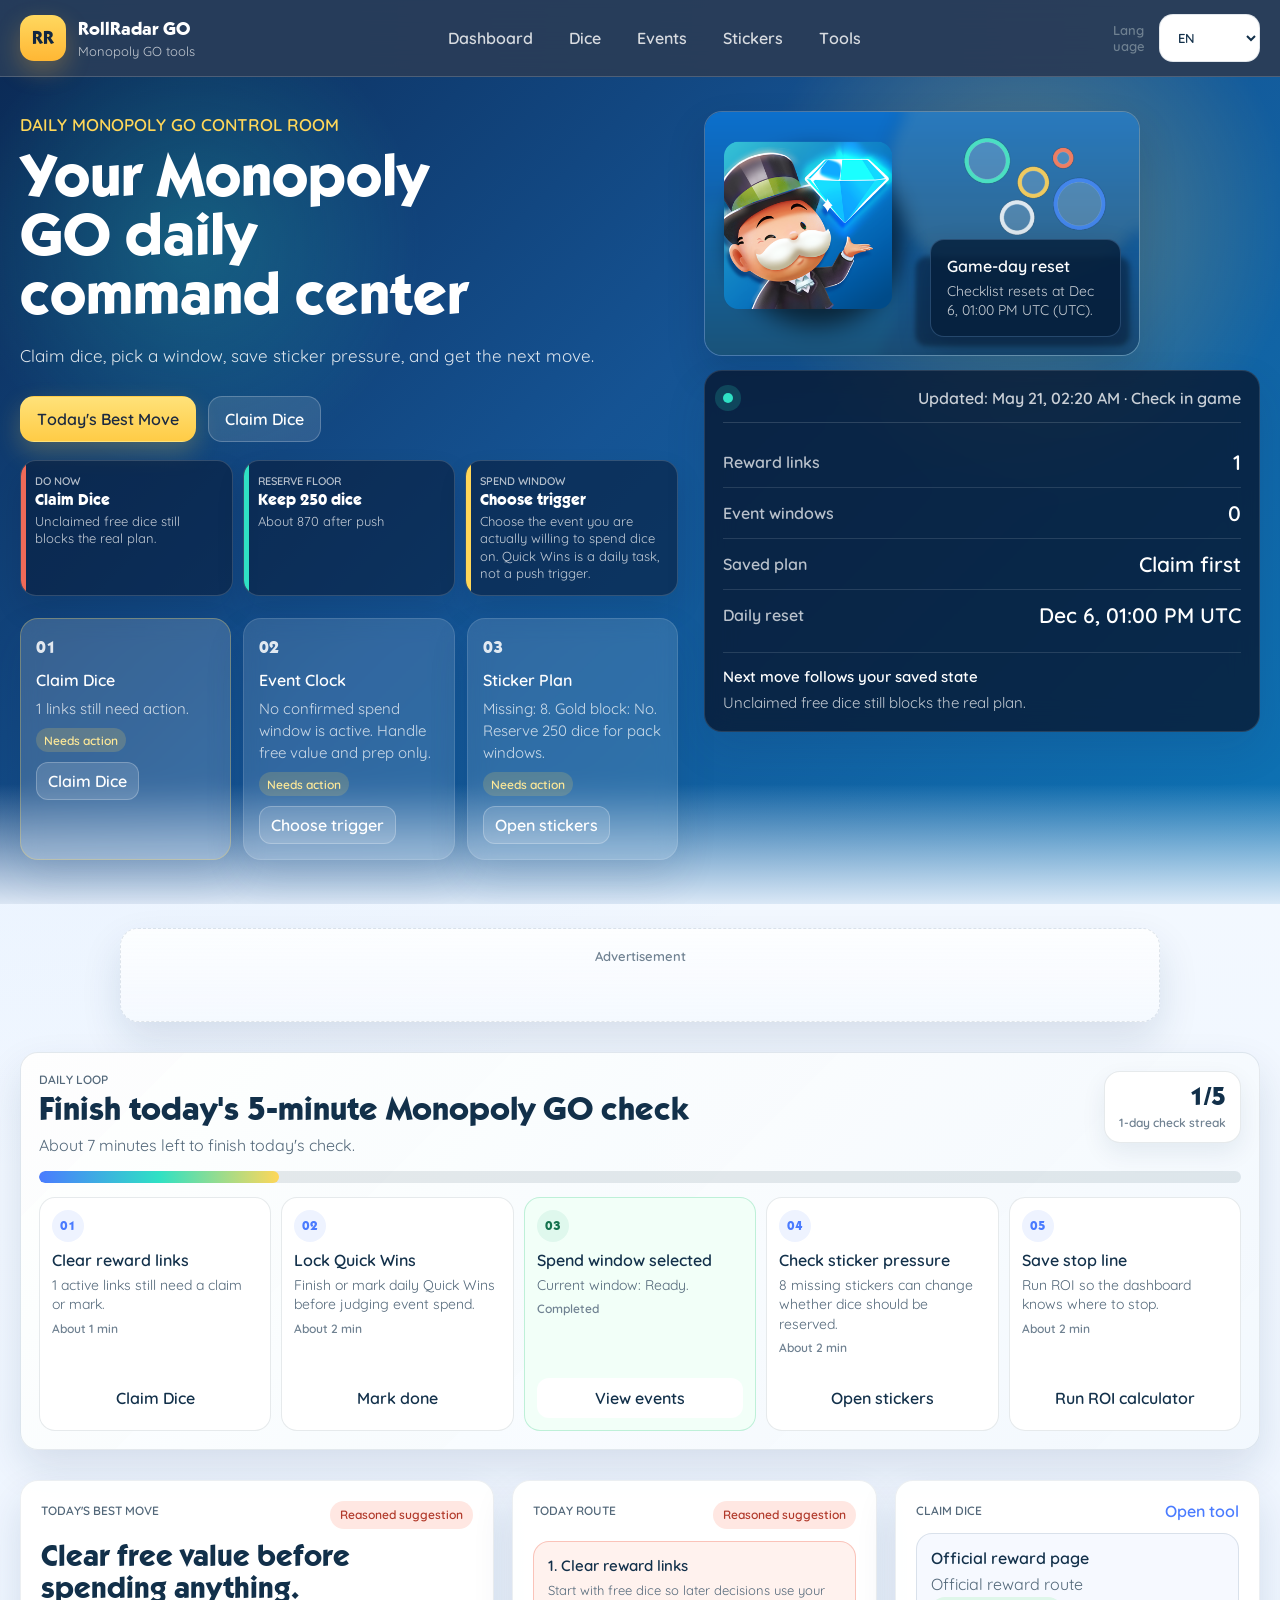
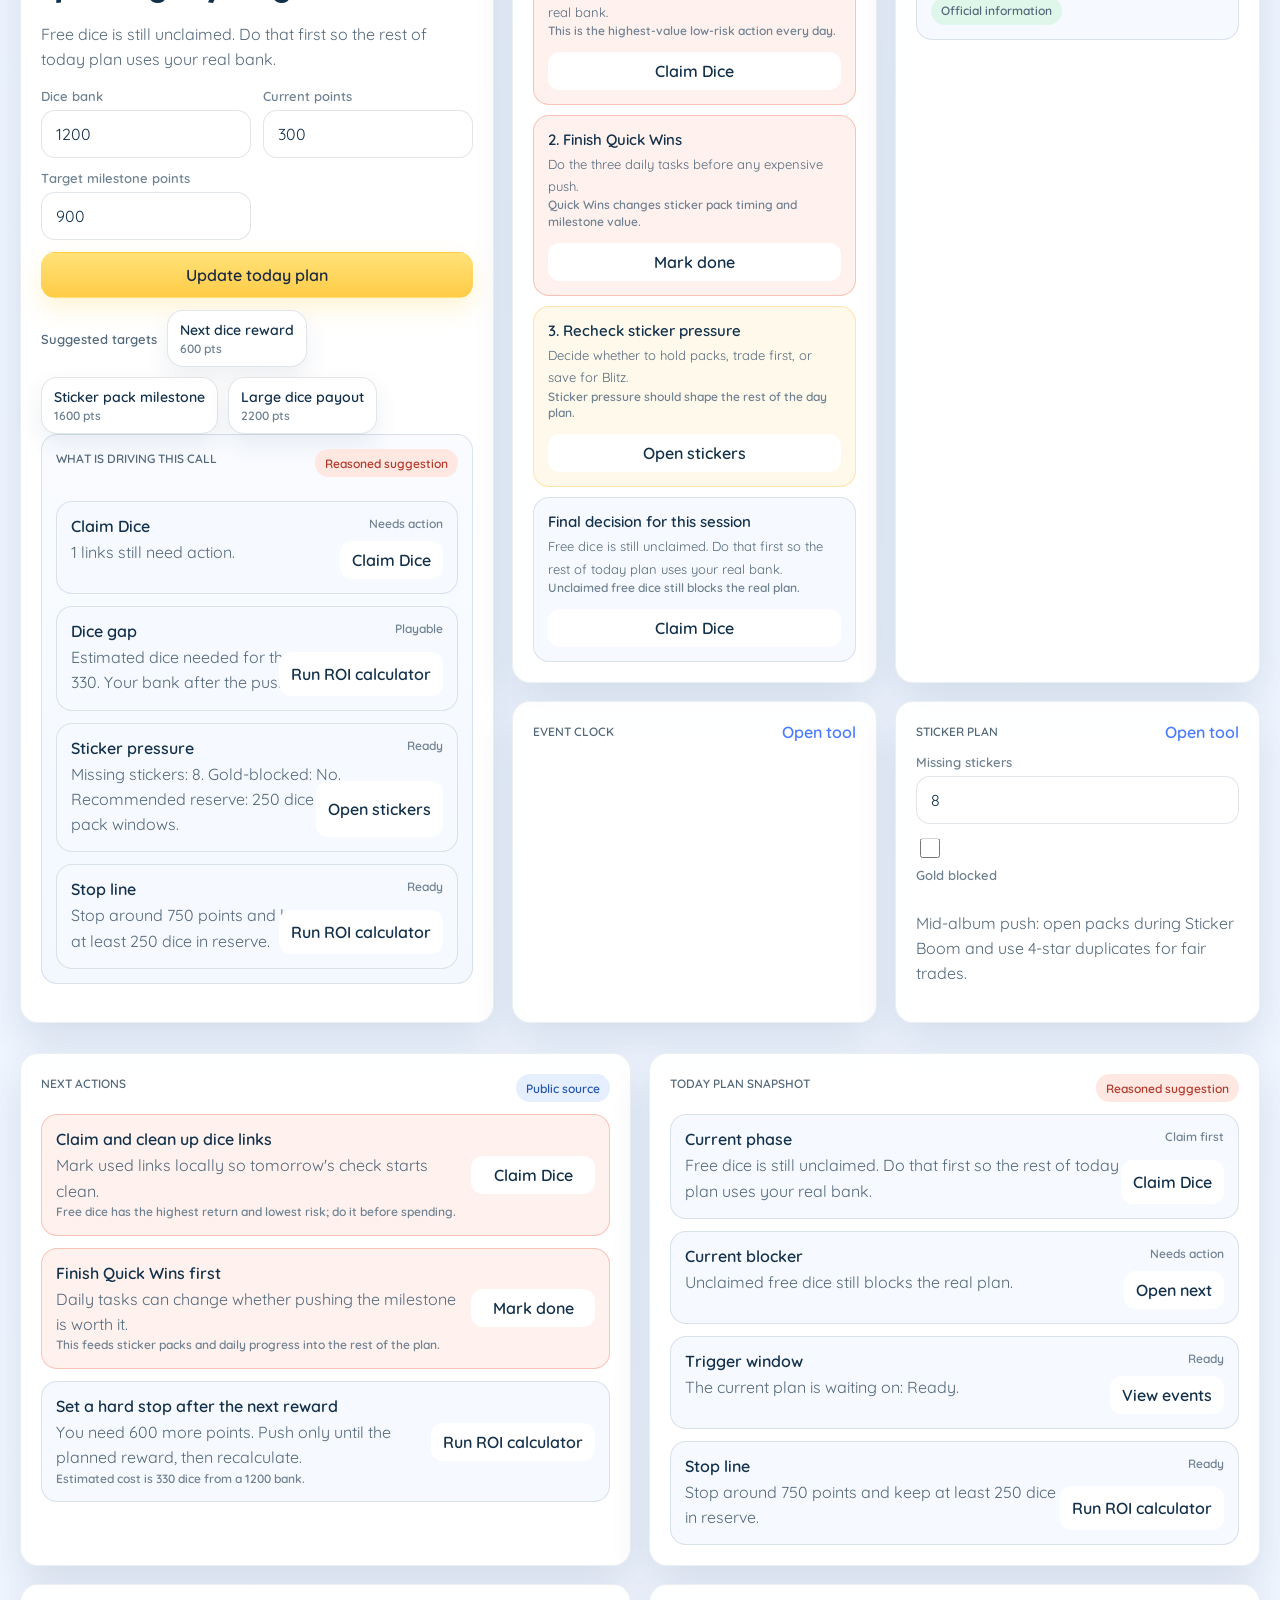
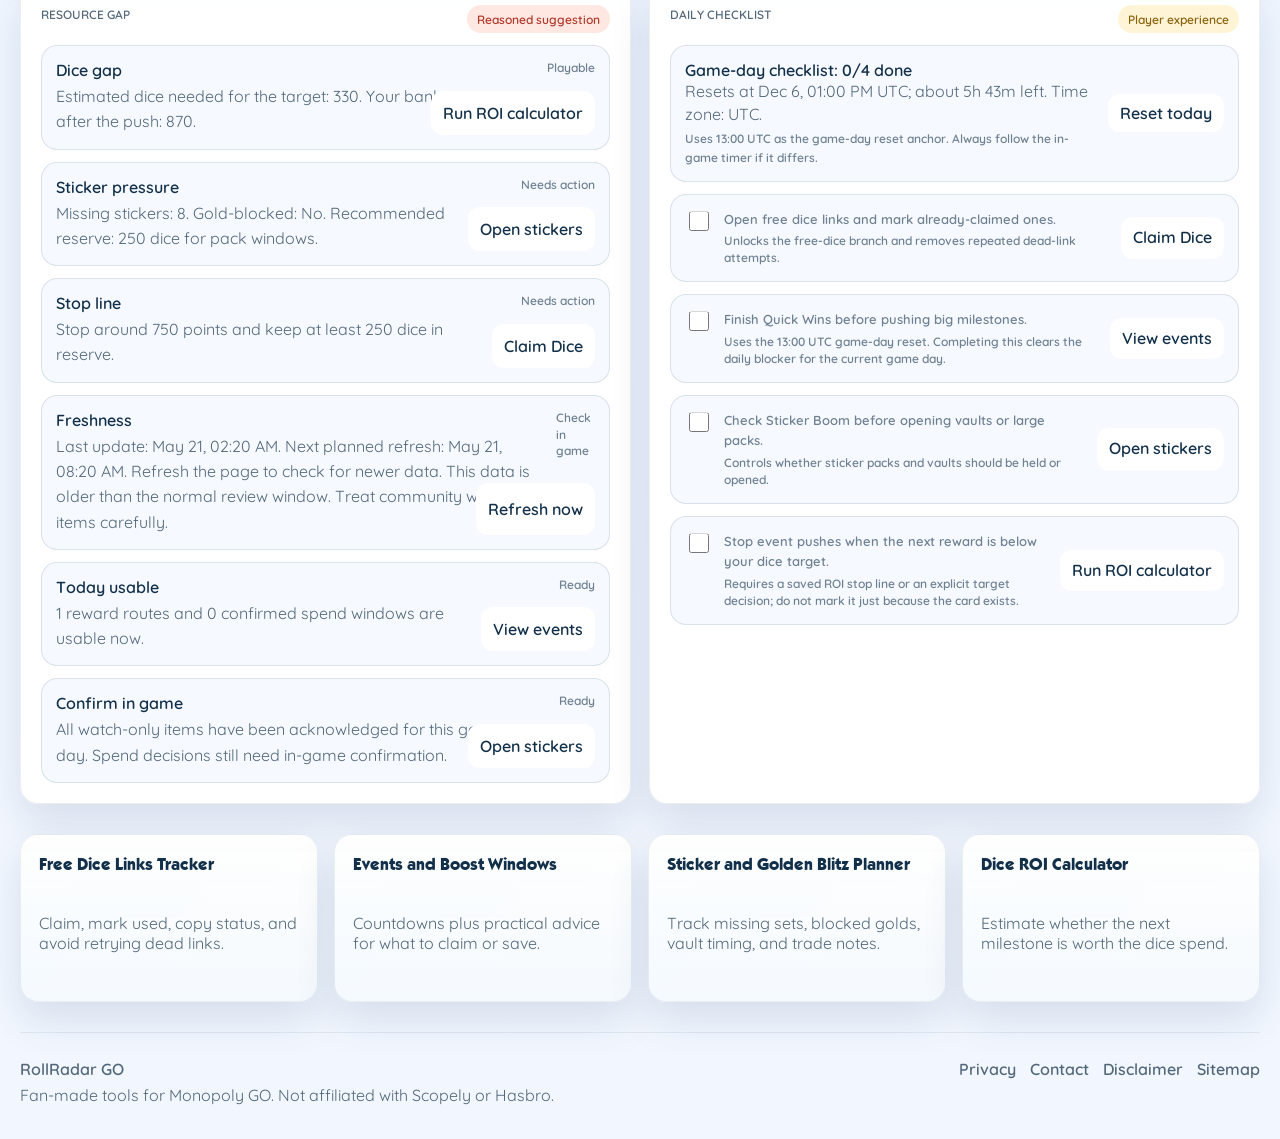
==== commit 677667b5: "優化 優化" ====
--- a/index.html
+++ b/index.html
@@ -122,6 +122,22 @@
         <ins class="adsbygoogle" data-ad-client="ca-pub-2456404542897668" data-ad-slot="1000000001"></ins>
       </section>
 
+      <section class="section-shell daily-session-card" aria-label="Daily player session">
+        <div class="session-head">
+          <div>
+            <p class="eyebrow" data-i18n="dailySessionEyebrow">Daily loop</p>
+            <h2 data-i18n="dailySessionTitle">Finish today's 5-minute Monopoly GO check</h2>
+            <p id="dailySessionCopy" data-i18n="dailySessionCopy">Claim, confirm, decide, and save a stop line before spending dice.</p>
+          </div>
+          <div class="session-score">
+            <strong id="dailySessionScore">0/5</strong>
+            <span id="dailySessionStreak" data-i18n="dailySessionStreakEmpty">Start today's streak</span>
+          </div>
+        </div>
+        <div class="session-progress" aria-hidden="true"><span id="dailySessionProgress"></span></div>
+        <div id="dailySessionPanel" class="session-grid"></div>
+      </section>
+
       <section id="dashboard" class="section-shell dashboard-grid">
         <article class="tool-card priority-card">
           <div class="card-head">
--- a/assets/css/styles.css
+++ b/assets/css/styles.css
@@ -591,6 +591,149 @@
   margin: 30px auto;
 }
 
+.daily-session-card {
+  display: grid;
+  gap: 14px;
+  border: 1px solid rgba(15, 51, 89, 0.1);
+  border-radius: 18px;
+  padding: 18px;
+  background:
+    linear-gradient(135deg, rgba(255, 255, 255, 0.98), rgba(242, 248, 255, 0.96)),
+    linear-gradient(90deg, rgba(47, 225, 196, 0.1), rgba(255, 215, 89, 0.12));
+  box-shadow: var(--shadow-md);
+}
+
+.session-head {
+  display: flex;
+  align-items: flex-start;
+  justify-content: space-between;
+  gap: 18px;
+}
+
+.session-head h2 {
+  margin: 4px 0 6px;
+  font-family: "RollRadar Display", sans-serif;
+  font-size: clamp(1.35rem, 2.6vw, 2.1rem);
+  line-height: 1.04;
+}
+
+.session-head p {
+  margin: 0;
+  color: var(--ink-soft);
+  line-height: 1.45;
+}
+
+.session-score {
+  display: grid;
+  justify-items: end;
+  min-width: 124px;
+  border: 1px solid rgba(18, 48, 74, 0.1);
+  border-radius: 16px;
+  padding: 12px 14px;
+  background: #fff;
+  box-shadow: var(--shadow-sm);
+}
+
+.session-score strong {
+  color: var(--ink);
+  font-family: "RollRadar Display", sans-serif;
+  font-size: 1.65rem;
+  line-height: 1;
+}
+
+.session-score span {
+  margin-top: 4px;
+  color: var(--ink-faint);
+  font-size: 0.78rem;
+  font-weight: 700;
+  text-align: right;
+}
+
+.session-progress {
+  height: 12px;
+  overflow: hidden;
+  border-radius: 999px;
+  background: rgba(18, 48, 74, 0.1);
+}
+
+.session-progress span {
+  display: block;
+  width: 4%;
+  height: 100%;
+  border-radius: inherit;
+  background: linear-gradient(90deg, var(--blue), var(--teal), var(--gold));
+  transition: width 160ms ease;
+}
+
+.session-grid {
+  display: grid;
+  grid-template-columns: repeat(5, minmax(0, 1fr));
+  gap: 10px;
+}
+
+.session-step {
+  display: grid;
+  grid-template-rows: auto minmax(118px, 1fr) auto;
+  gap: 9px;
+  min-width: 0;
+  border: 1px solid rgba(18, 48, 74, 0.1);
+  border-radius: 16px;
+  padding: 12px;
+  background: #fff;
+}
+
+.session-step.is-done {
+  border-color: rgba(56, 201, 135, 0.28);
+  background: #f2fff8;
+}
+
+.session-index {
+  display: grid;
+  width: 32px;
+  height: 32px;
+  place-items: center;
+  border-radius: 999px;
+  background: #eef3ff;
+  color: var(--blue);
+  font-family: "RollRadar Display", sans-serif;
+  font-size: 0.82rem;
+}
+
+.session-step.is-done .session-index {
+  background: #dff8ed;
+  color: #16734f;
+}
+
+.session-step strong,
+.session-step span,
+.session-step small {
+  display: block;
+}
+
+.session-step strong {
+  margin-bottom: 5px;
+  line-height: 1.18;
+}
+
+.session-step span {
+  color: var(--ink-soft);
+  font-size: 0.86rem;
+  line-height: 1.42;
+}
+
+.session-step small {
+  margin-top: 7px;
+  color: var(--ink-faint);
+  font-size: 0.74rem;
+  font-weight: 700;
+}
+
+.session-step .btn {
+  width: 100%;
+  min-height: 40px;
+  white-space: normal;
+}
+
 .dashboard-grid {
   display: grid;
   grid-template-columns: minmax(0, 1.18fr) minmax(260px, 0.91fr) minmax(260px, 0.91fr);
@@ -1231,6 +1374,7 @@
 @media (max-width: 1024px) {
   .hero-shell,
   .dashboard-grid,
+  .session-grid,
   .two-column,
   .seo-grid,
   .tool-grid {
@@ -1430,6 +1574,29 @@
 
   .section-shell {
     margin: 20px auto;
+  }
+
+  .daily-session-card {
+    border-radius: 16px;
+    padding: 14px;
+  }
+
+  .session-head {
+    display: grid;
+    gap: 12px;
+  }
+
+  .session-score {
+    width: 100%;
+    justify-items: start;
+  }
+
+  .session-score span {
+    text-align: left;
+  }
+
+  .session-step {
+    grid-template-rows: auto;
   }
 
   .dashboard-grid,
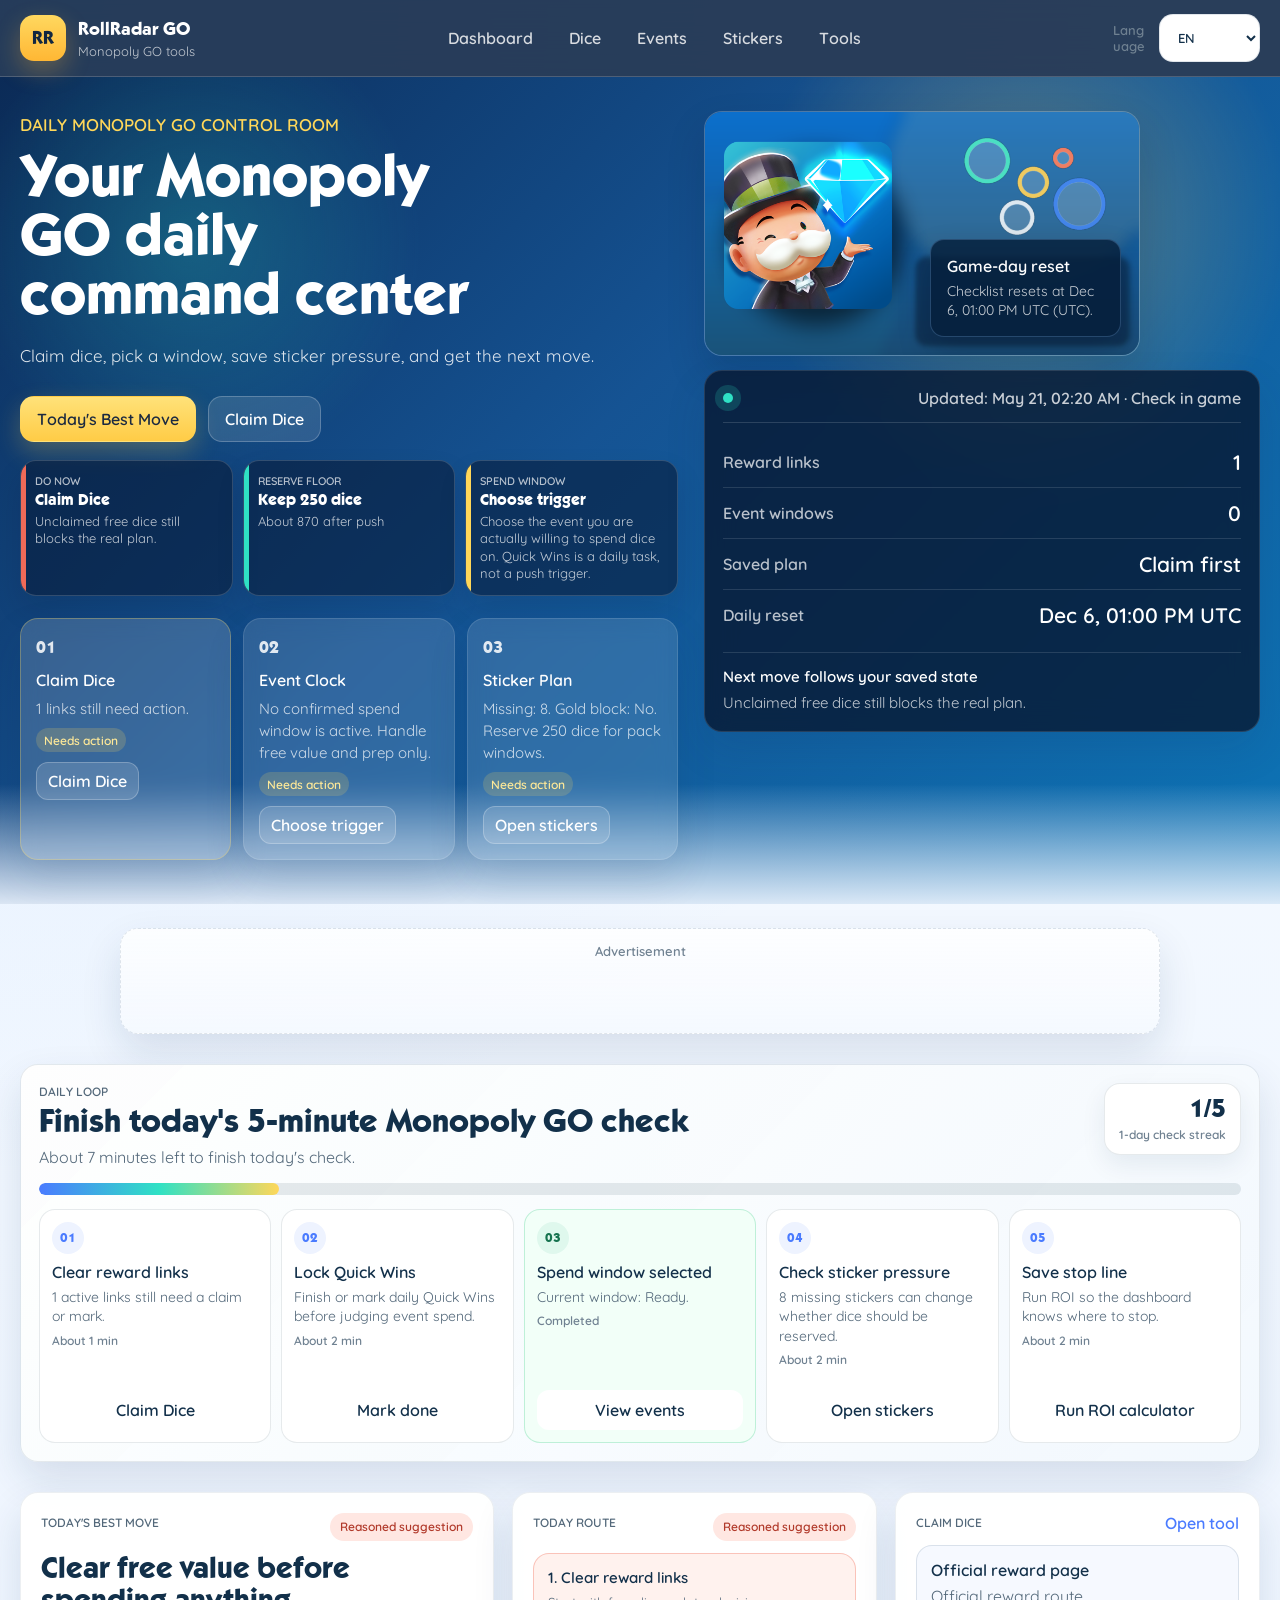
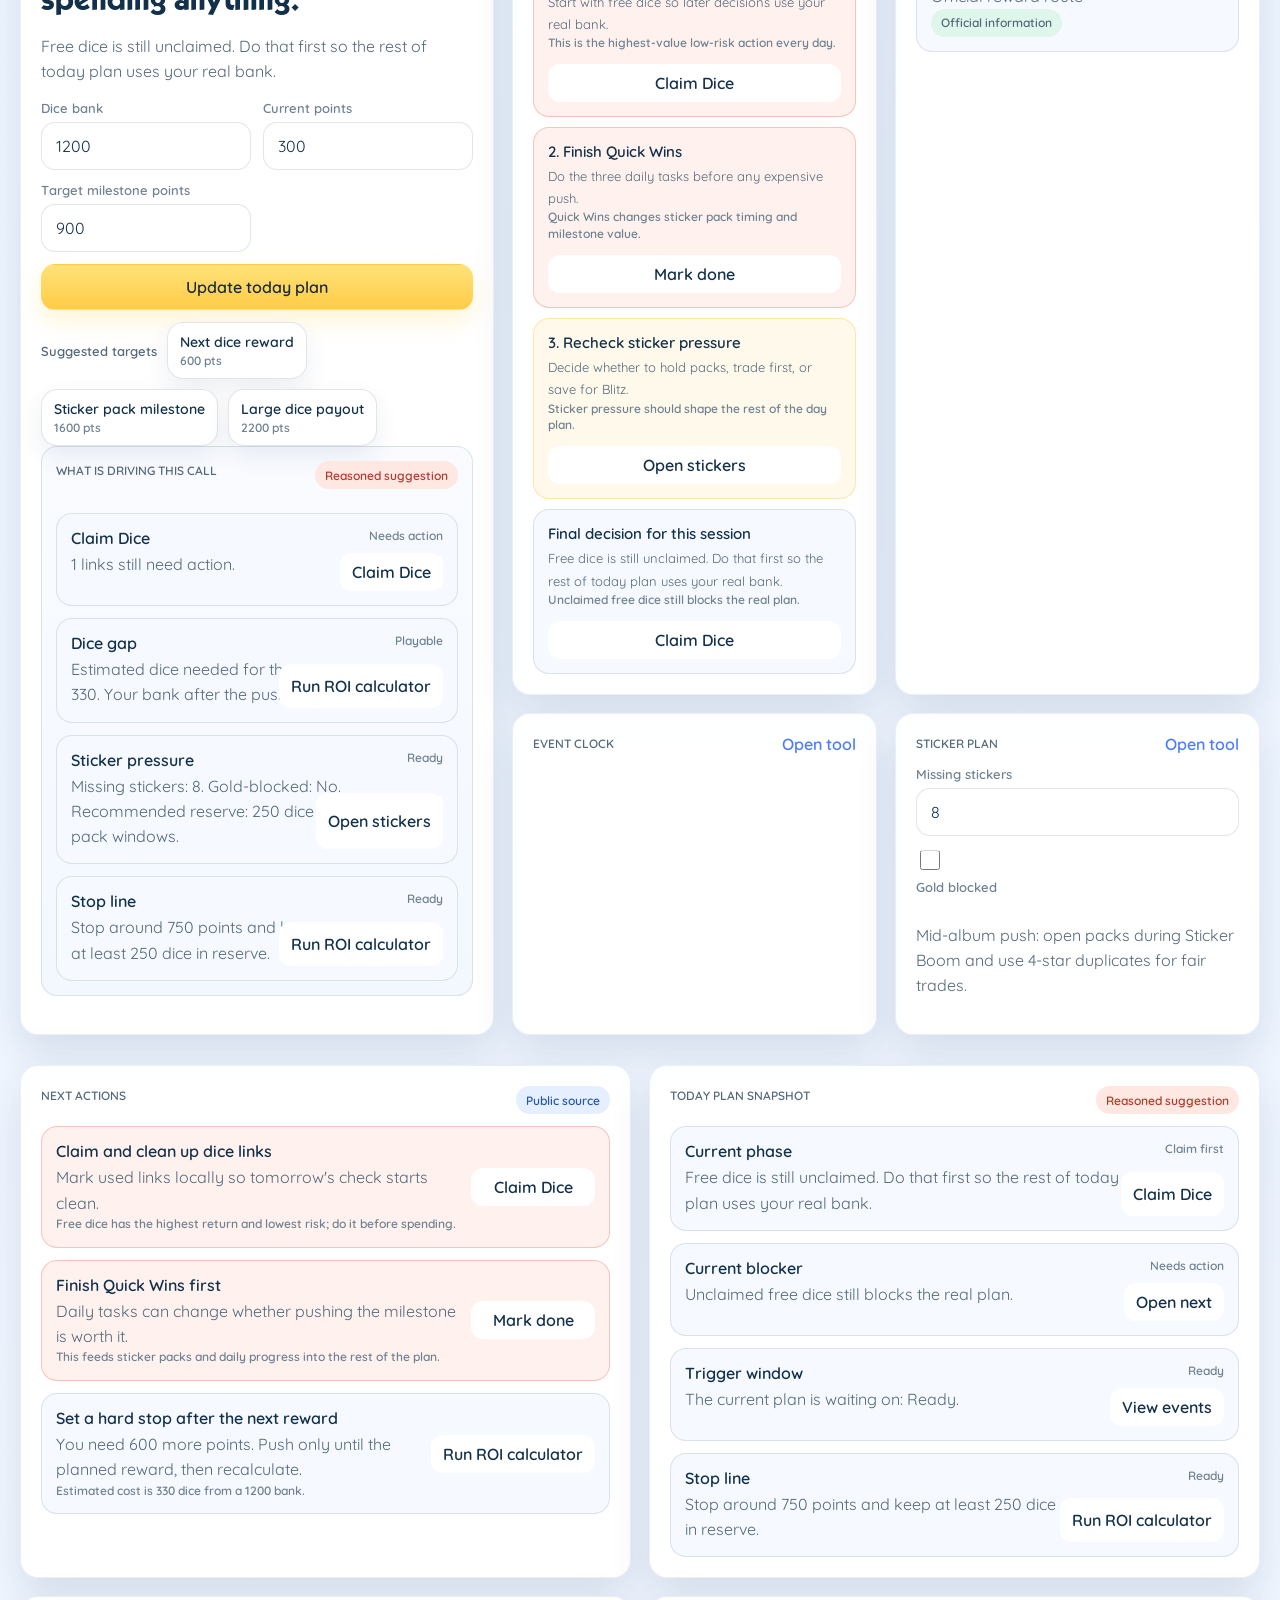
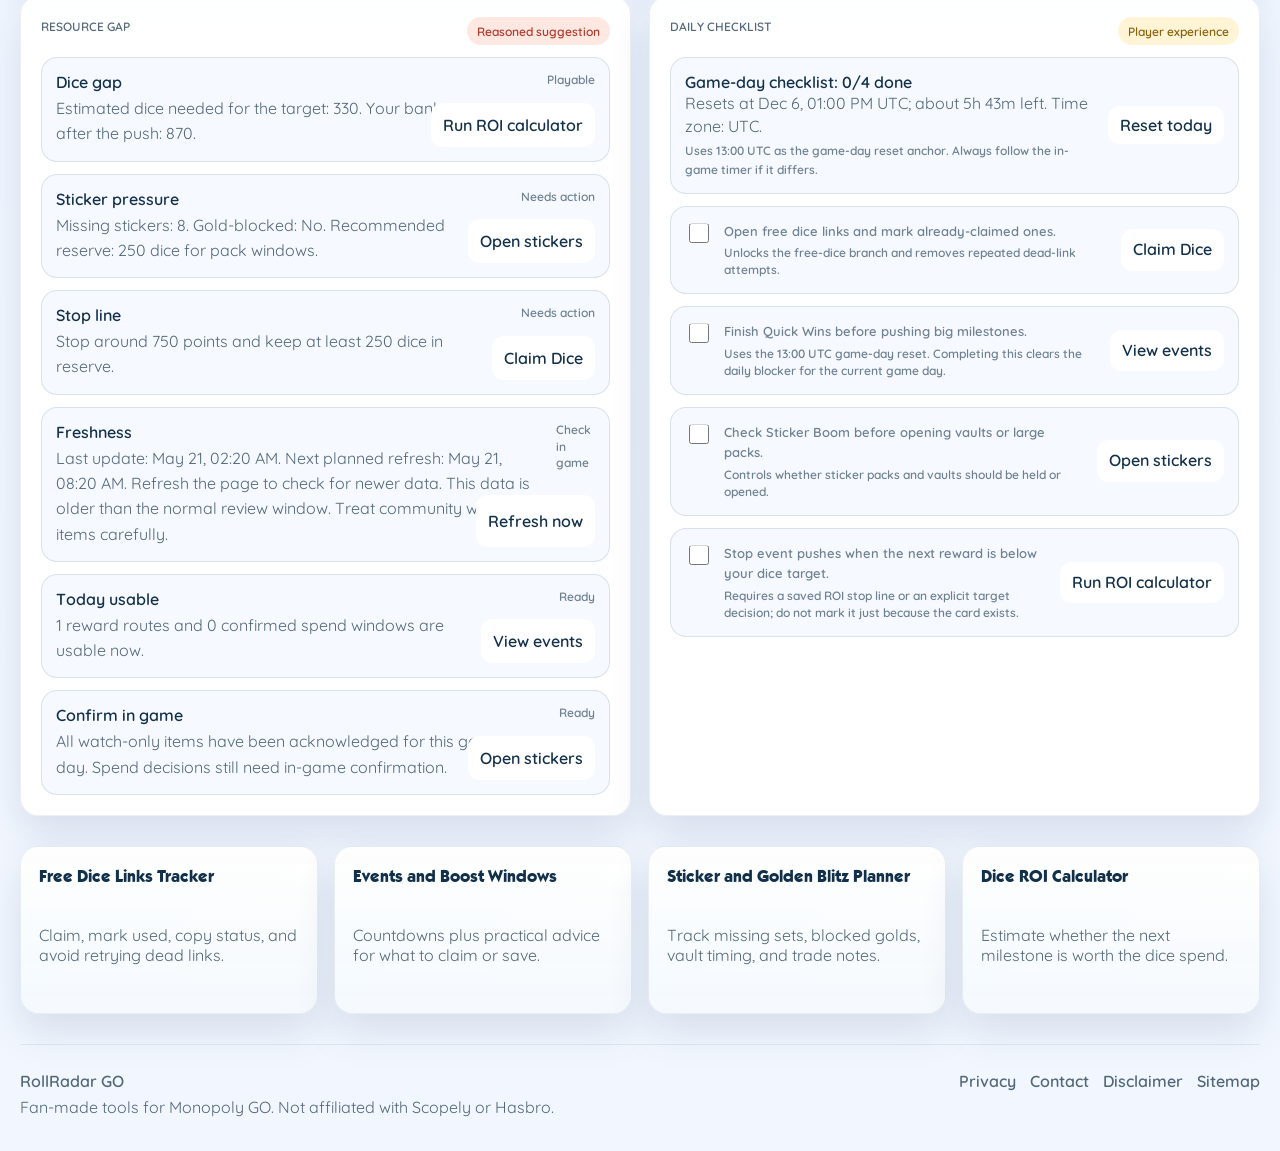
==== commit 5657accb: "加广告 加广告" ====
--- a/index.html
+++ b/index.html
@@ -16,11 +16,10 @@
     <meta name="twitter:title" content="RollRadar GO">
     <meta name="twitter:description" content="Monopoly GO free dice, events, stickers, and ROI tools.">
     <meta name="theme-color" content="#102820">
+    <script src="assets/js/config.js"></script>
+    <script src="assets/js/ad-bootstrap.js"></script>
     <link rel="icon" href="assets/favicon.svg" type="image/svg+xml">
     <link rel="stylesheet" href="assets/css/styles.css">
-    <script src="assets/js/config.js"></script>
-    <script async src="https://pagead2.googlesyndication.com/pagead/js/adsbygoogle.js?client=ca-pub-2456404542897668"
-     crossorigin="anonymous"></script>
     <script src="assets/js/seed-data.js"></script>
     <script type="application/ld+json">
       {
@@ -117,9 +116,9 @@
         </div>
       </section>
 
-      <section class="ad-slot ad-top" aria-label="Advertisement">
+      <section class="ad-slot ad-top" aria-label="Advertisement" data-ad-key="home-top">
         <span data-i18n="adLabel">Advertisement</span>
-        <ins class="adsbygoogle" data-ad-client="ca-pub-2456404542897668" data-ad-slot="1000000001"></ins>
+        <div class="ad-slot-frame" data-ad-mount></div>
       </section>
 
       <section class="section-shell daily-session-card" aria-label="Daily player session">
--- a/assets/css/styles.css
+++ b/assets/css/styles.css
@@ -1163,6 +1163,34 @@
   font-size: 0.8rem;
   font-weight: 700;
   border-style: dashed;
+  gap: 10px;
+  padding: 14px 16px;
+}
+
+.ad-slot-frame {
+  width: 100%;
+  min-height: 50px;
+}
+
+.ad-slot[data-ad-provider="ezoic"] .ad-slot-frame > div[id^="ezoic-pub-ad-placeholder-"] {
+  width: 100%;
+}
+
+.ad-slot[data-ad-provider="adsense"] .ad-slot-frame .adsbygoogle {
+  width: 100%;
+  min-height: 50px;
+}
+
+.ad-slot-note {
+  display: block;
+  width: 100%;
+  padding: 12px 14px;
+  border-radius: 12px;
+  background: rgba(16, 40, 32, 0.05);
+  color: var(--ink-soft);
+  font-size: 0.84rem;
+  font-weight: 600;
+  text-align: center;
 }
 
 .site-footer {
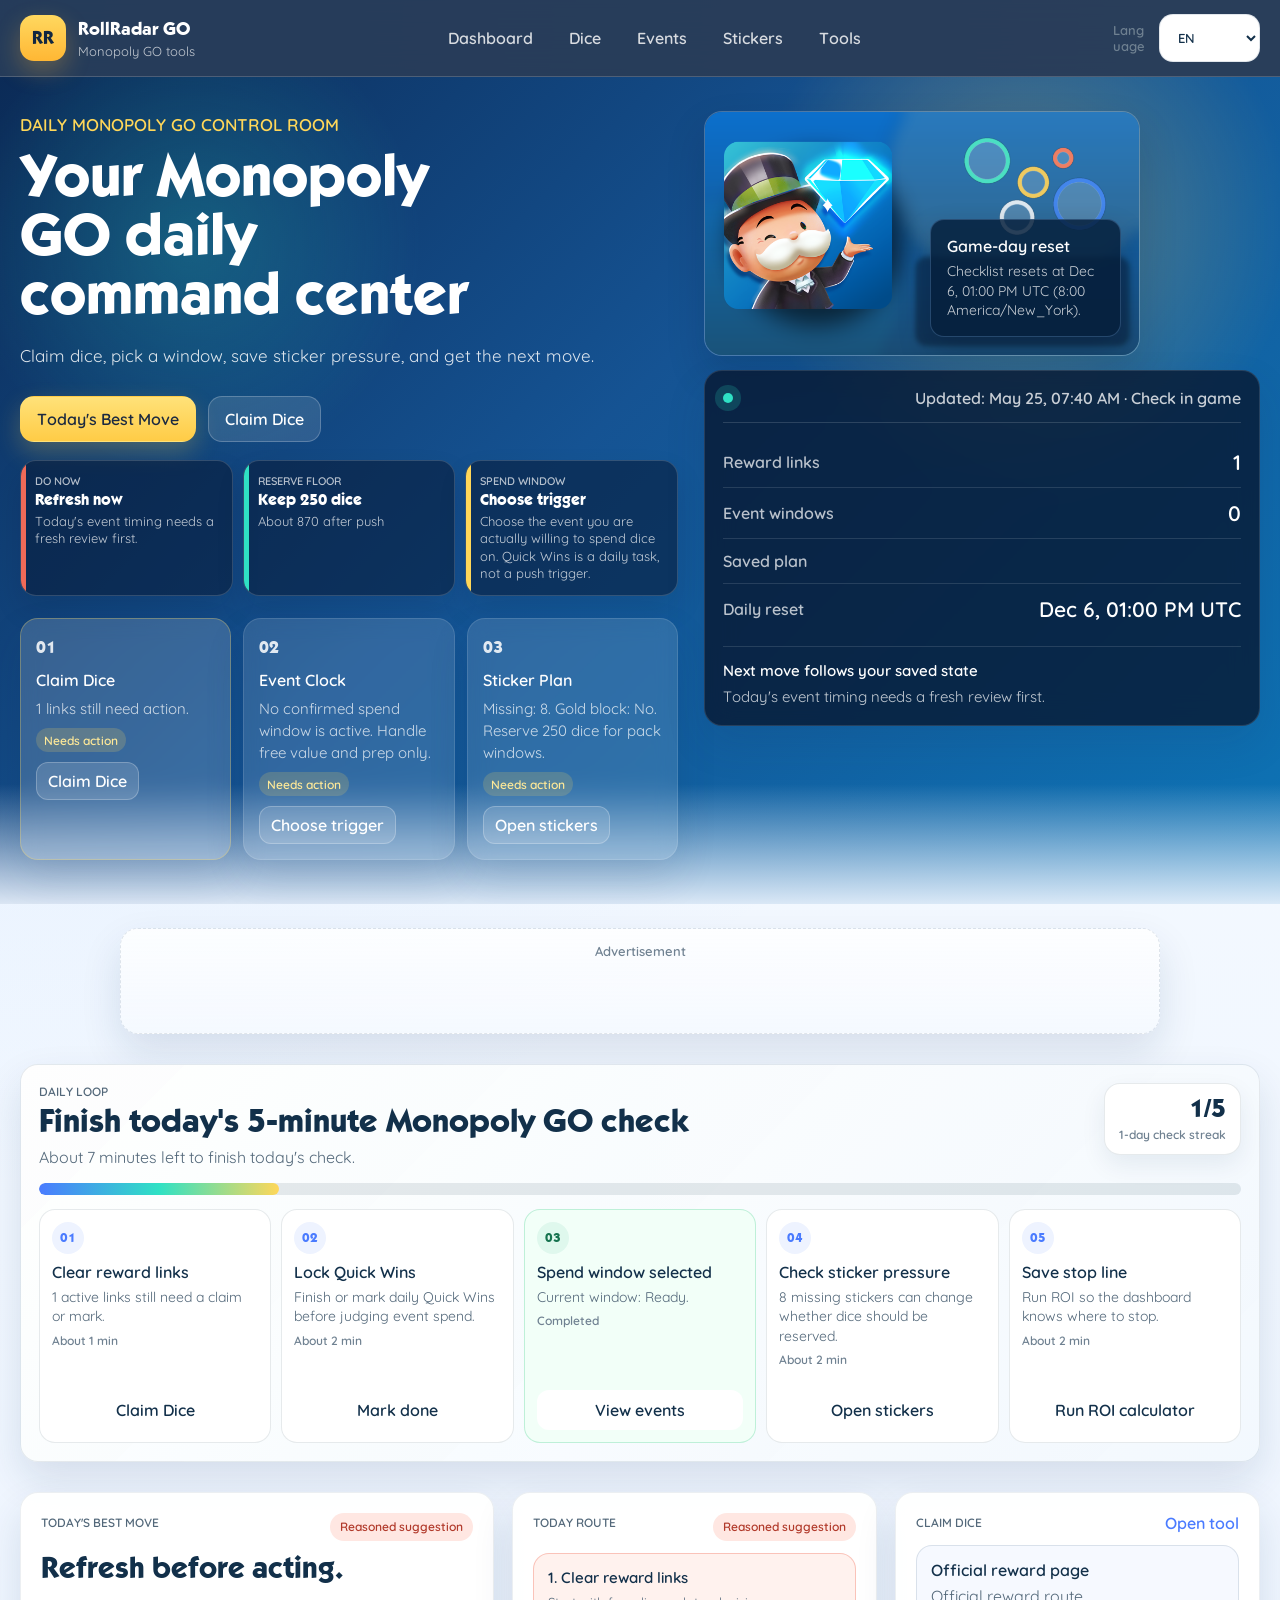
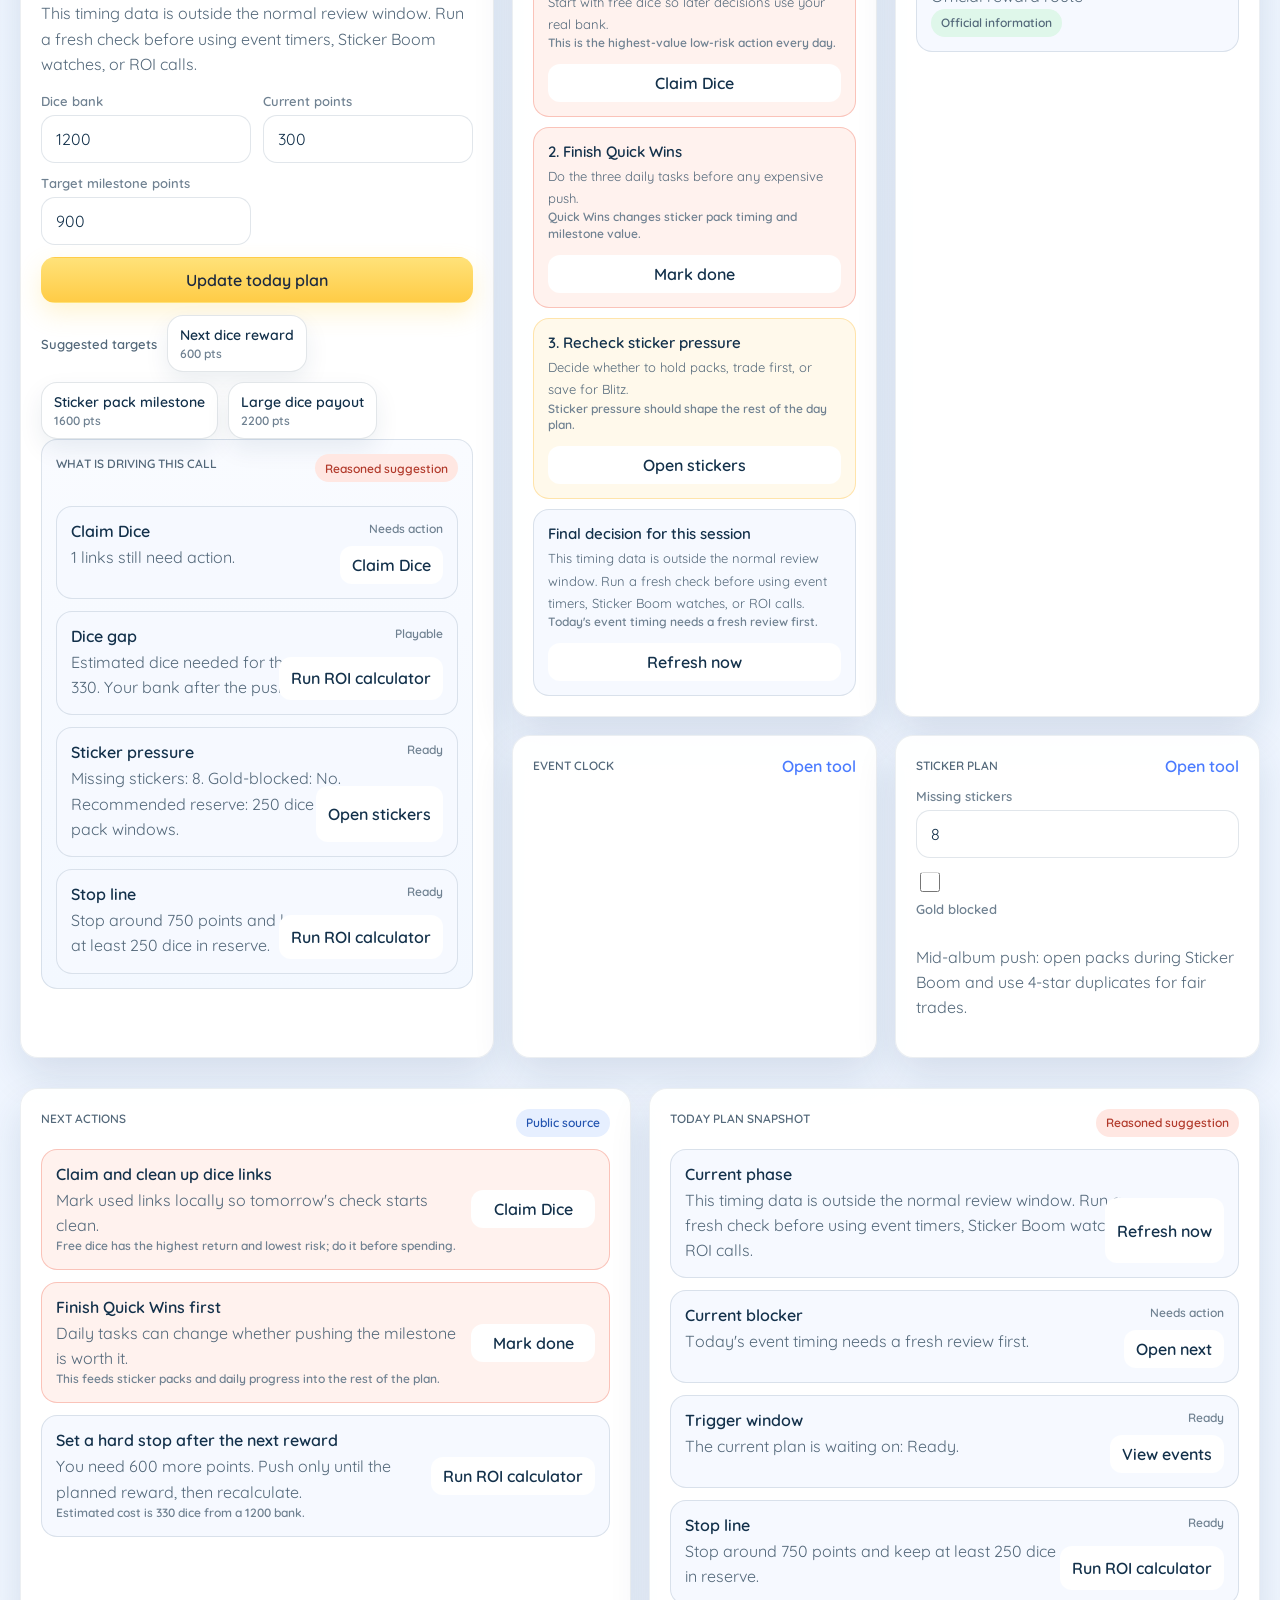
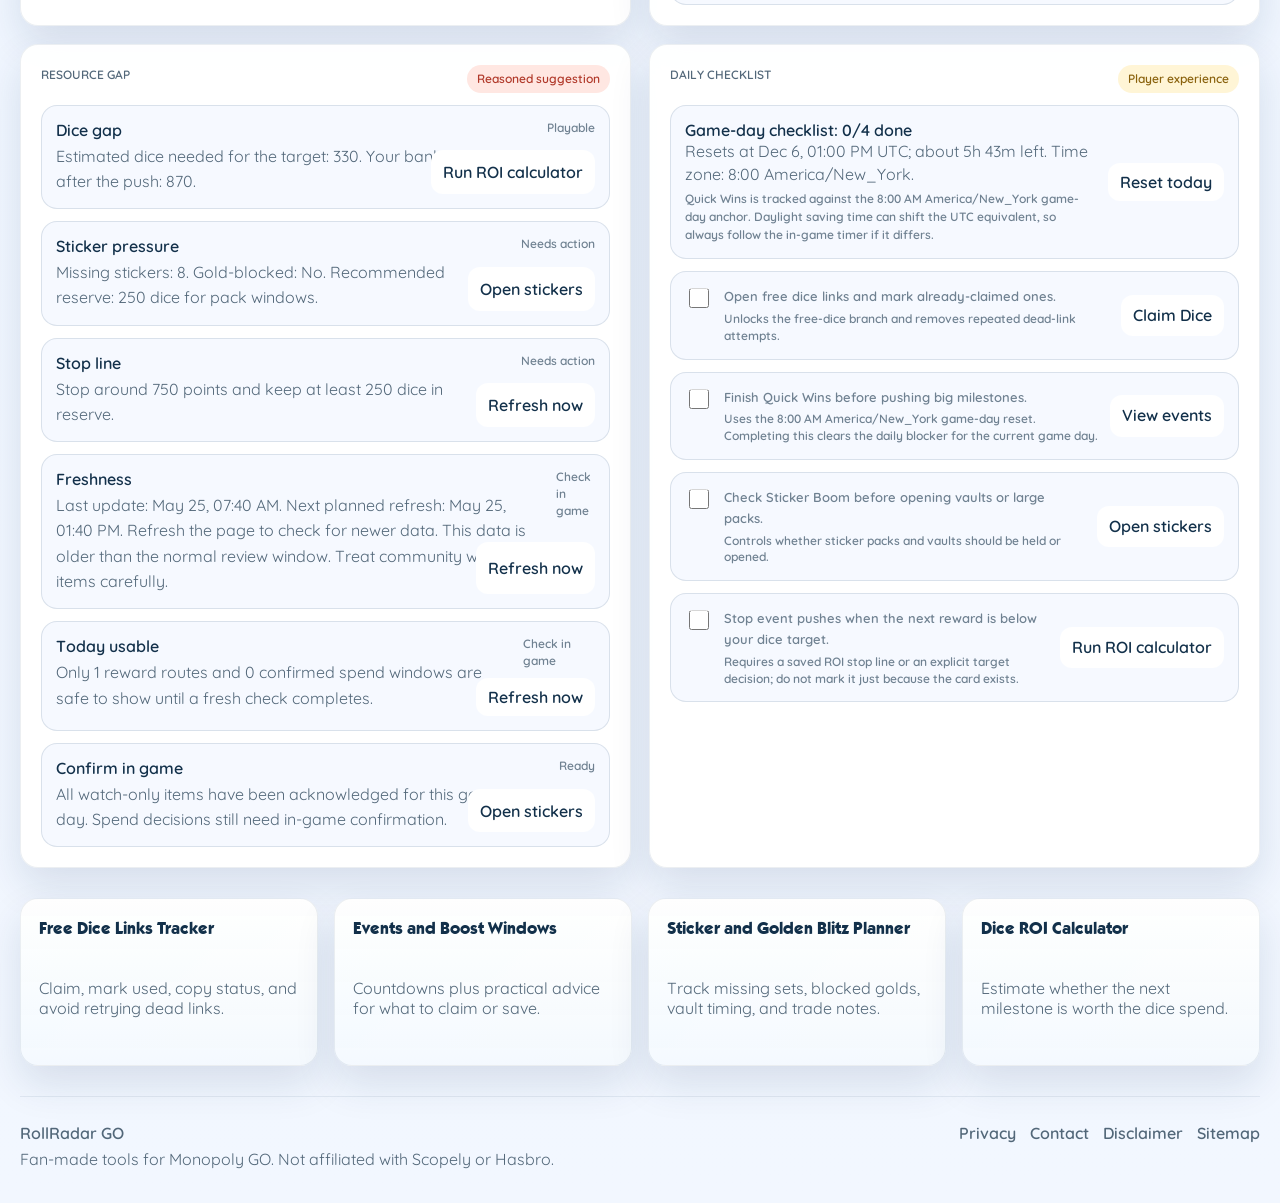
==== commit 7aa95eb5: "更新代码 更新代码" ====
--- a/index.html
+++ b/index.html
@@ -6,12 +6,12 @@
     <title>RollRadar GO - Monopoly GO Free Dice, Events, Stickers, and ROI Tools</title>
     <meta name="description" content="A daily Monopoly GO command center for free dice links, event timing, sticker planning, Golden Blitz decisions, and dice ROI math.">
     <meta name="robots" content="index,follow">
-    <link rel="canonical" href="https://rollradargo.com/">
+    <link rel="canonical" href="https://rich20.top/">
     <meta property="og:type" content="website">
     <meta property="og:title" content="RollRadar GO - Monopoly GO Daily Tools">
     <meta property="og:description" content="Claim dice, plan events, track sticker moves, and decide when to stop or push.">
-    <meta property="og:url" content="https://rollradargo.com/">
-    <meta property="og:image" content="https://rollradargo.com/assets/og-cover.svg">
+    <meta property="og:url" content="https://rich20.top/">
+    <meta property="og:image" content="https://rich20.top/assets/og-cover.svg">
     <meta name="twitter:card" content="summary_large_image">
     <meta name="twitter:title" content="RollRadar GO">
     <meta name="twitter:description" content="Monopoly GO free dice, events, stickers, and ROI tools.">
@@ -26,7 +26,7 @@
         "@context": "https://schema.org",
         "@type": "WebApplication",
         "name": "RollRadar GO",
-        "url": "https://rollradargo.com/",
+        "url": "https://rich20.top/",
         "applicationCategory": "GameApplication",
         "operatingSystem": "Any",
         "description": "Daily tools for Monopoly GO free dice links, events, stickers, and dice ROI planning.",
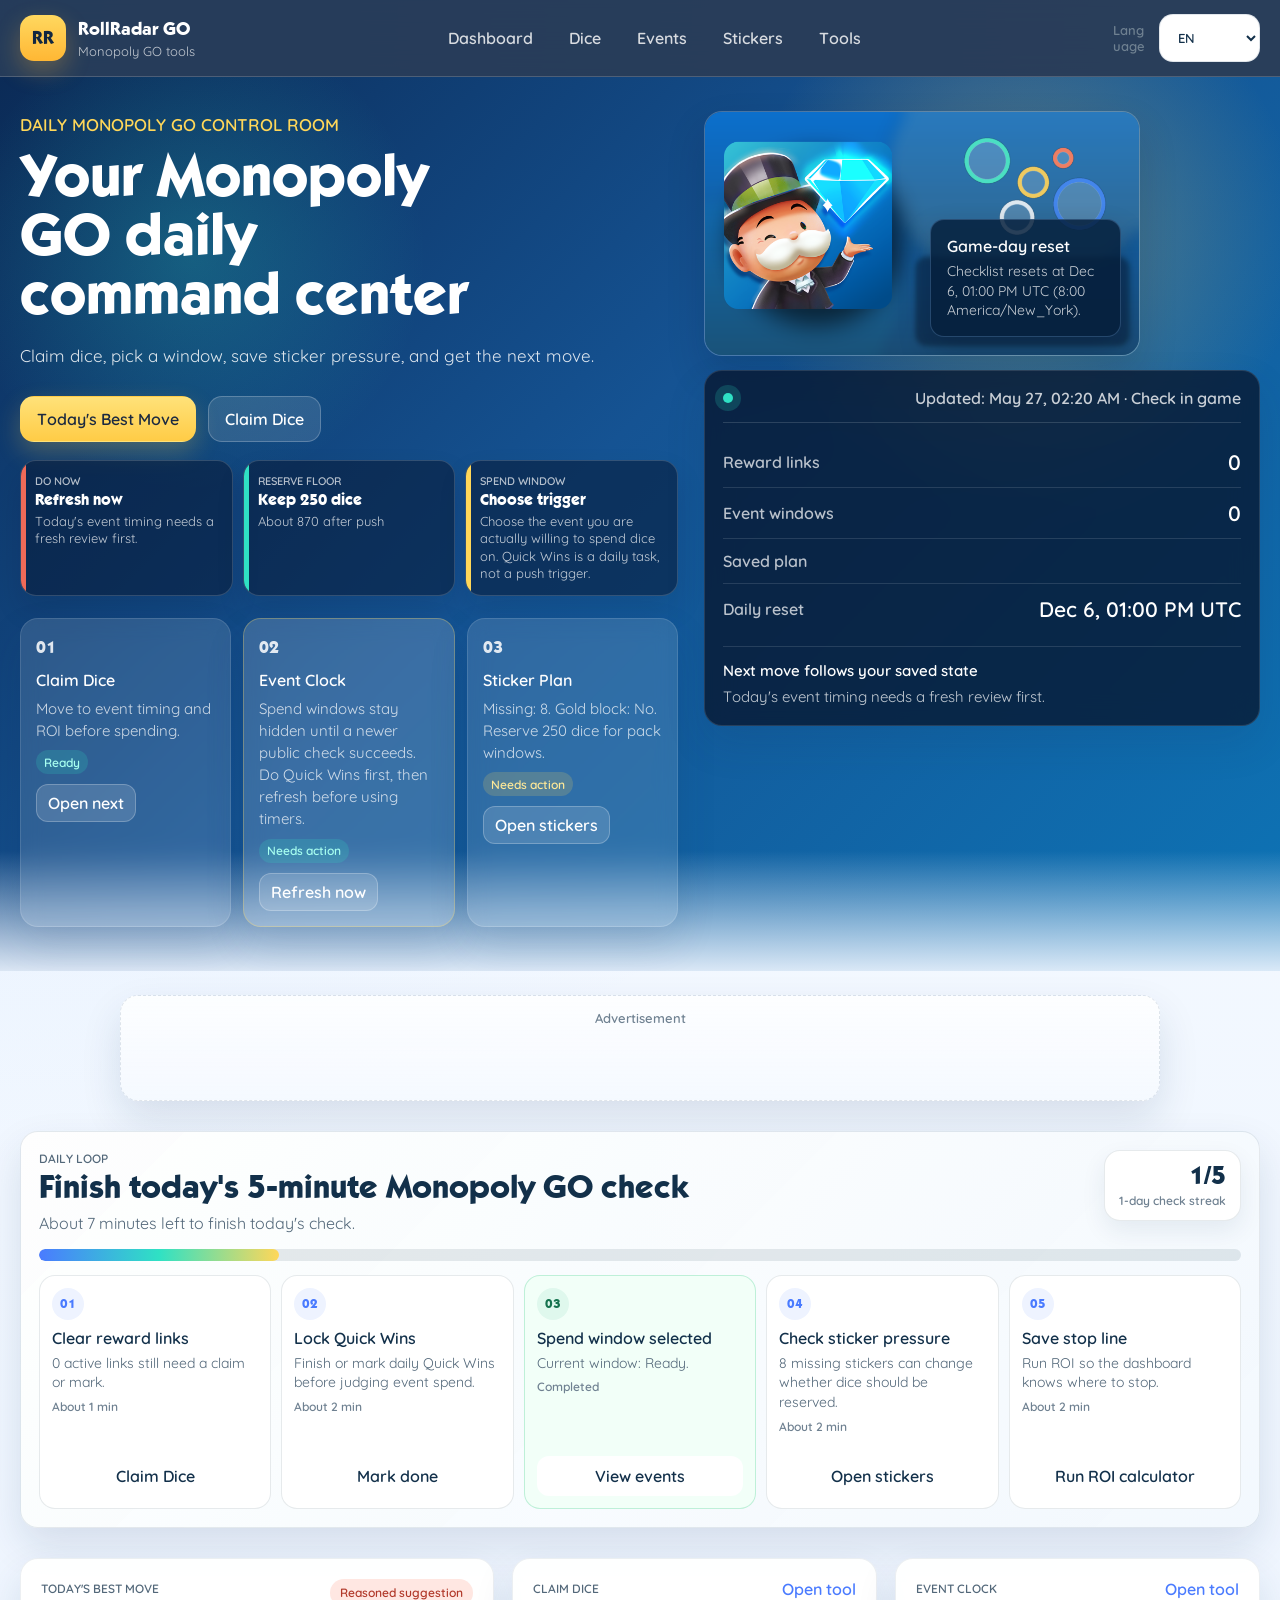
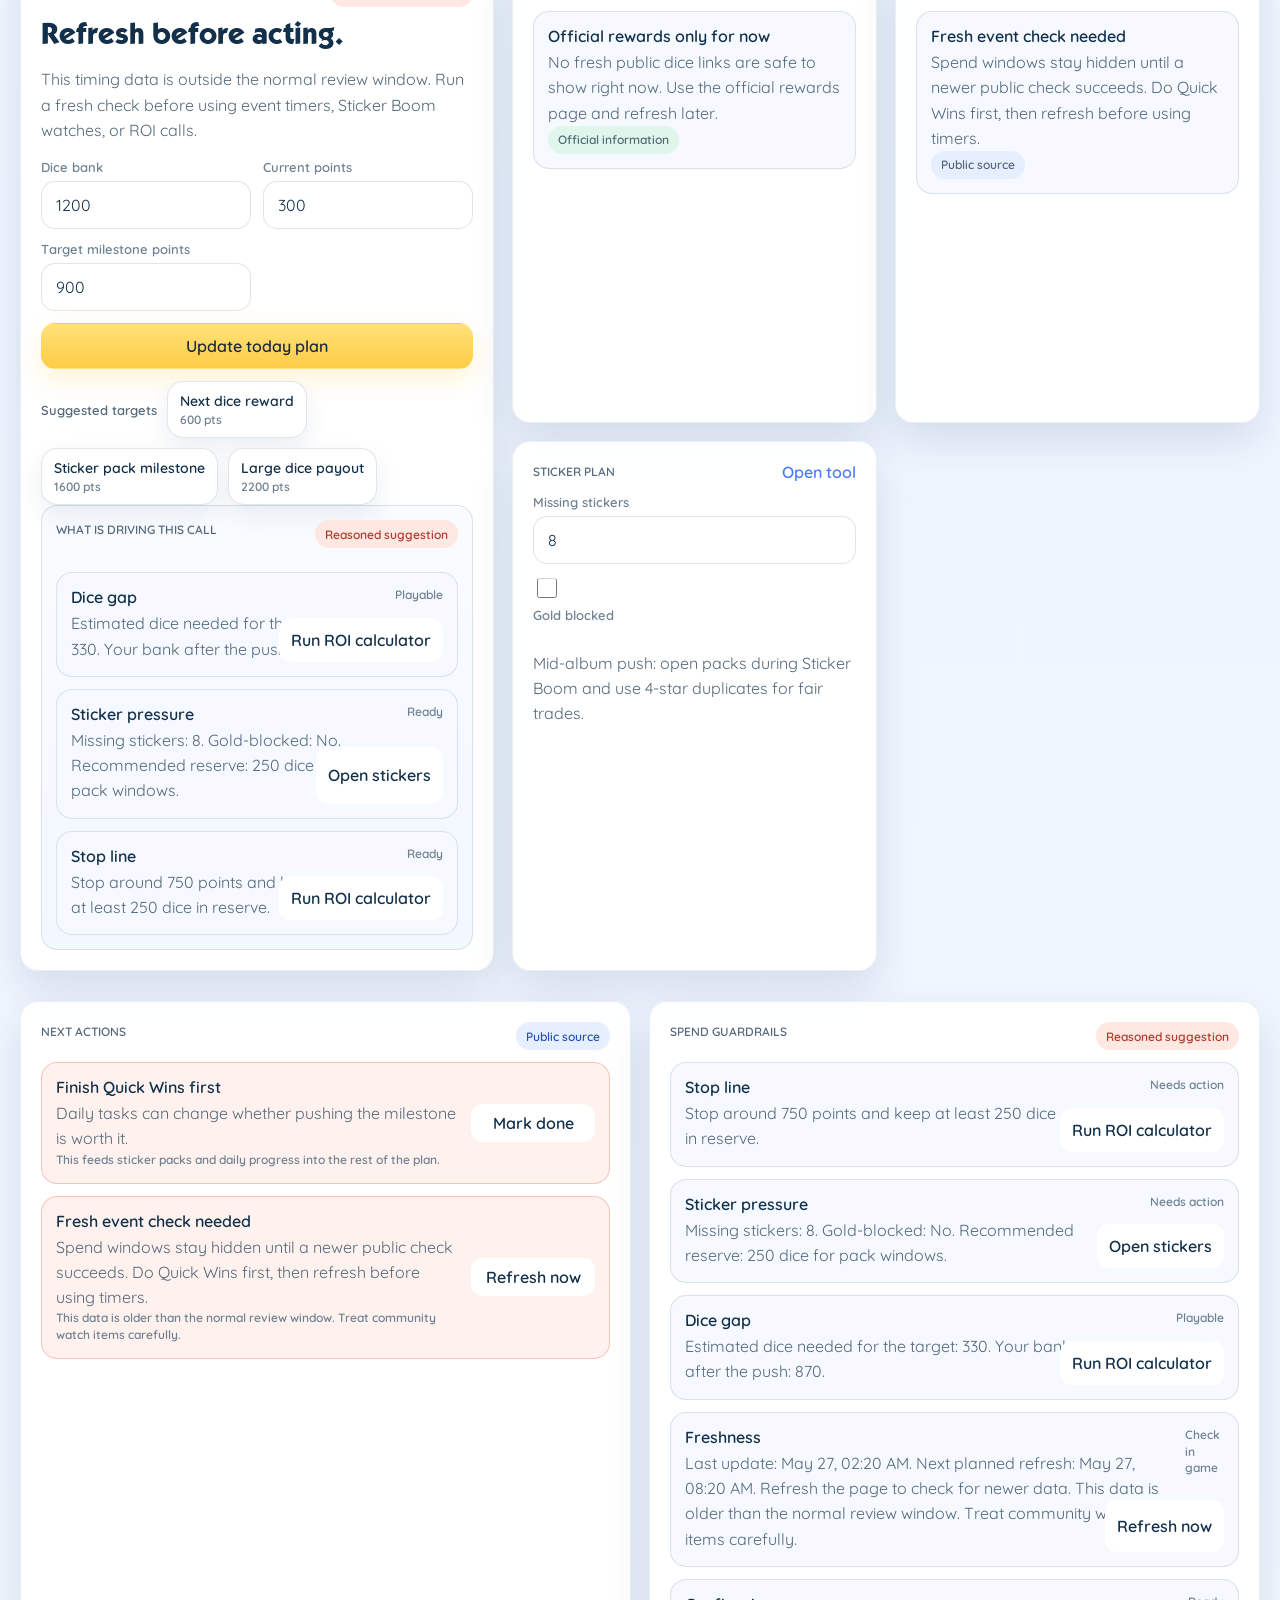
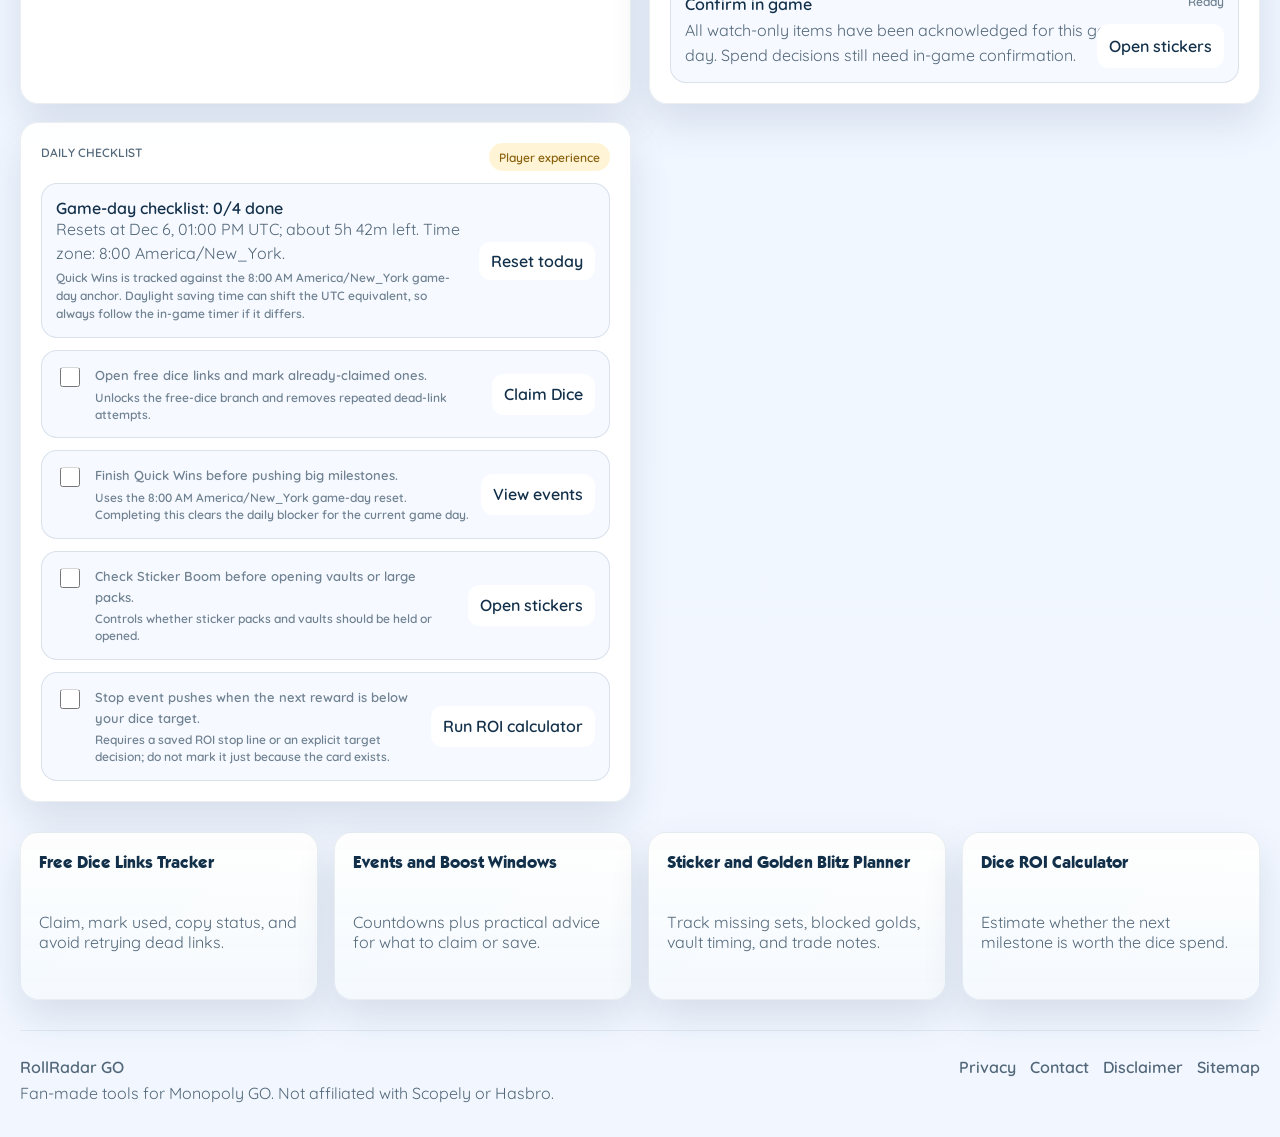
==== commit 9d741ea0: "更新 更新" ====
--- a/index.html
+++ b/index.html
@@ -93,11 +93,11 @@
               </div>
               <div class="hero-metric">
                 <span data-i18n="rewardLinks">Reward links</span>
-                <strong id="diceLinkCount">3</strong>
+                <strong id="diceLinkCount">--</strong>
               </div>
               <div class="hero-metric">
                 <span data-i18n="eventWindows">Event windows</span>
-                <strong id="eventCount">4</strong>
+                <strong id="eventCount">--</strong>
               </div>
               <div class="hero-metric">
                 <span data-i18n="savedPlan">Saved plan</span>
@@ -172,22 +172,10 @@
 
         <article class="tool-card compact today-route-card">
           <div class="card-head">
-            <p class="eyebrow" data-i18n="todayRoute">Today route</p>
-            <span class="source-pill source-inference" data-source-label="inference">Reasoned suggestion</span>
-          </div>
-          <div id="todayRoutePanel" class="action-feed"></div>
-        </article>
-
-        <article class="tool-card compact">
-          <div class="card-head">
             <p class="eyebrow" data-i18n="claimDice">Claim Dice</p>
             <a href="pages/free-dice.html" data-i18n="openTool">Open tool</a>
           </div>
-          <div id="dicePreview" class="stack-list">
-            <div class="mini-item"><strong>Daily reward route</strong><span>Open on phone, verify in game, then mark handled.</span><div class="event-meta"><span class="source-pill source-public">Public source</span></div></div>
-            <div class="mini-item"><strong>Community dice check</strong><span>Use before spending dice on events.</span><div class="event-meta"><span class="source-pill source-community">Player experience</span></div></div>
-            <div class="mini-item"><strong>Official reward page</strong><span>Use when public links conflict.</span><div class="event-meta"><span class="source-pill source-official">Official information</span></div></div>
-          </div>
+          <div id="dicePreview" class="stack-list"></div>
         </article>
 
         <article class="tool-card compact">
@@ -195,11 +183,7 @@
             <p class="eyebrow" data-i18n="eventClock">Event Clock</p>
             <a href="pages/events.html" data-i18n="openTool">Open tool</a>
           </div>
-          <div id="eventPreview" class="stack-list">
-            <div class="mini-item"><strong>Quick Wins</strong><span>Finish daily tasks before big pushes.</span><div class="event-meta"><span class="source-pill source-official">Official information</span></div></div>
-            <div class="mini-item"><strong>Puppet Party</strong><span>Choose a milestone target before spending.</span><div class="event-meta"><span class="source-pill source-public">Public source</span></div></div>
-            <div class="mini-item"><strong>Peg-E Prize Drop</strong><span>Use tokens after checking the reward path.</span><div class="event-meta"><span class="source-pill source-public">Public source</span></div></div>
-          </div>
+          <div id="eventPreview" class="stack-list"></div>
         </article>
 
         <article class="tool-card compact">
@@ -232,14 +216,7 @@
         </article>
         <article class="tool-card">
           <div class="card-head">
-            <p class="eyebrow" data-i18n="planSnapshot">Today plan snapshot</p>
-            <span class="source-pill source-inference" data-source-label="inference">Reasoned suggestion</span>
-          </div>
-          <div id="savedStatePanel" class="result-list"></div>
-        </article>
-        <article class="tool-card">
-          <div class="card-head">
-            <p class="eyebrow" data-i18n="resourceGap">Resource gap</p>
+            <p class="eyebrow" data-i18n="spendGuardrails">Spend guardrails</p>
             <span class="source-pill source-inference" data-source-label="inference">Reasoned suggestion</span>
           </div>
           <div id="resourceGapPanel" class="result-list"></div>
